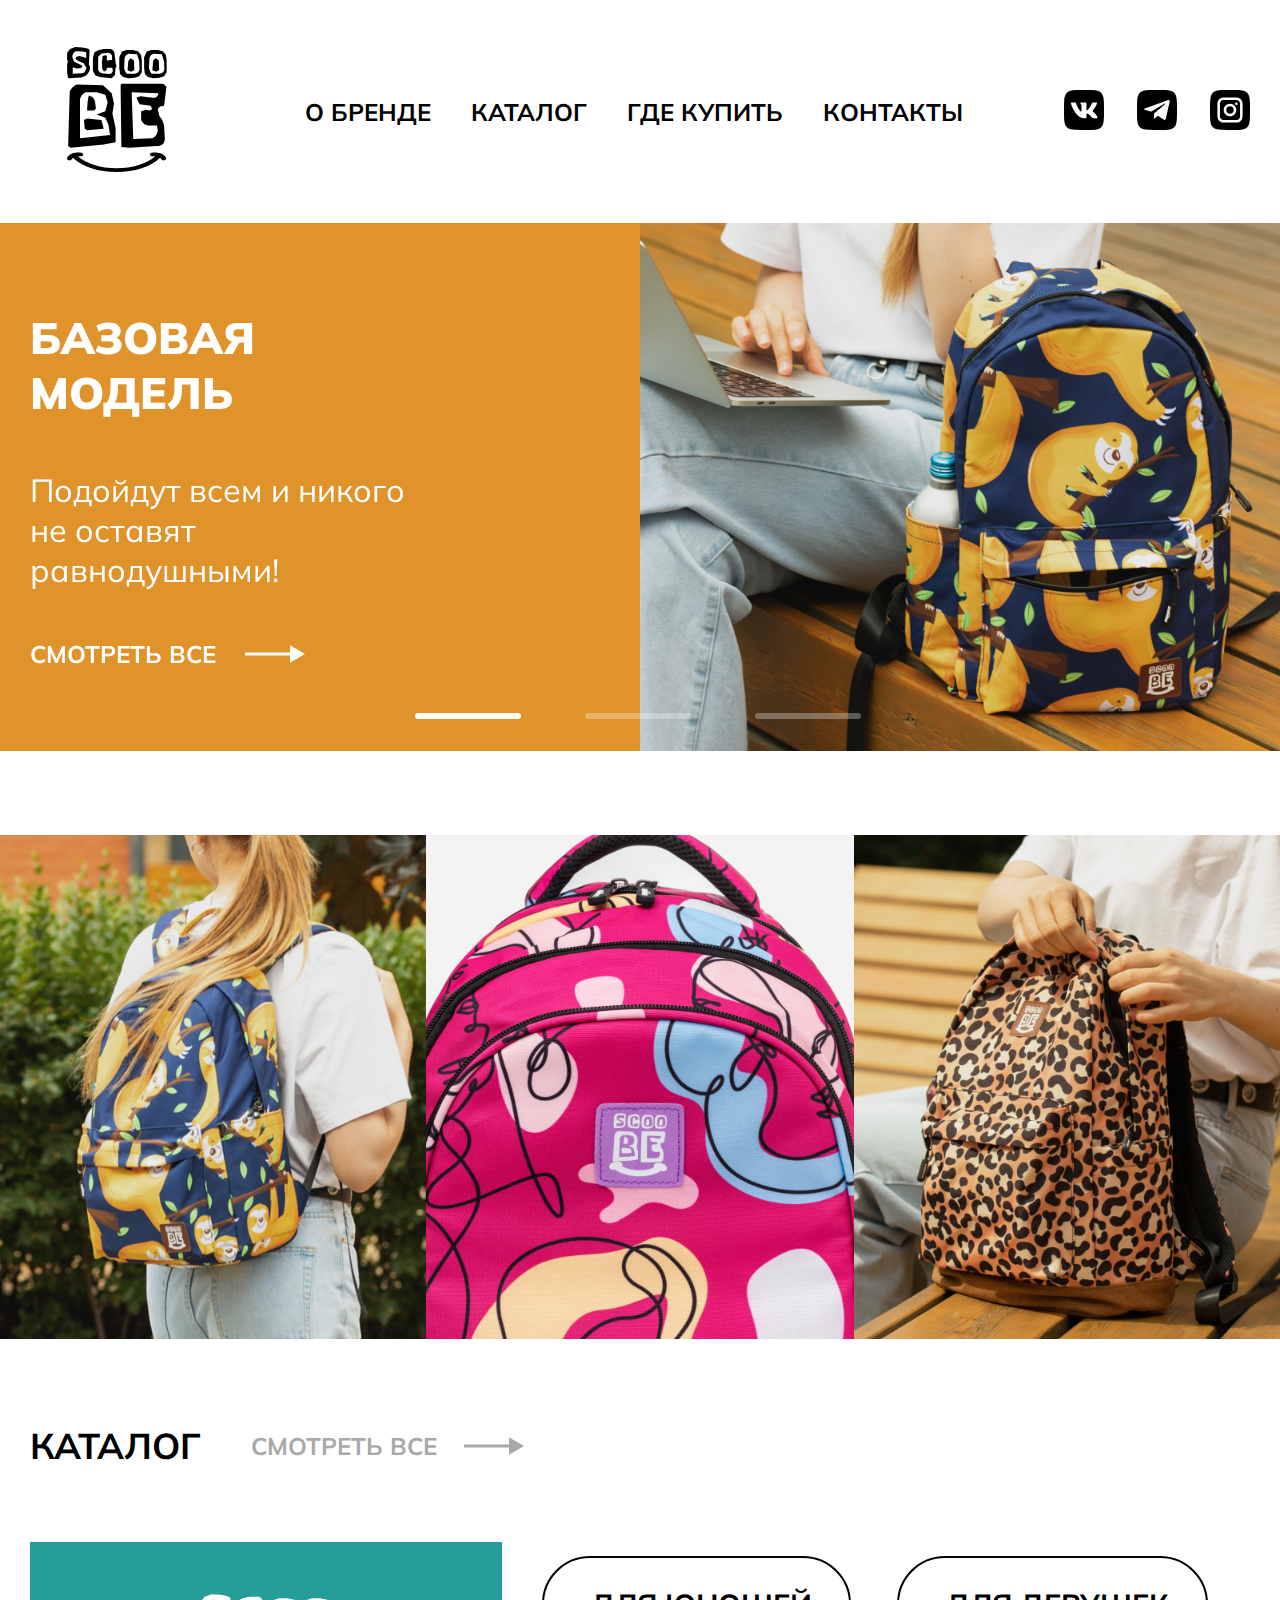
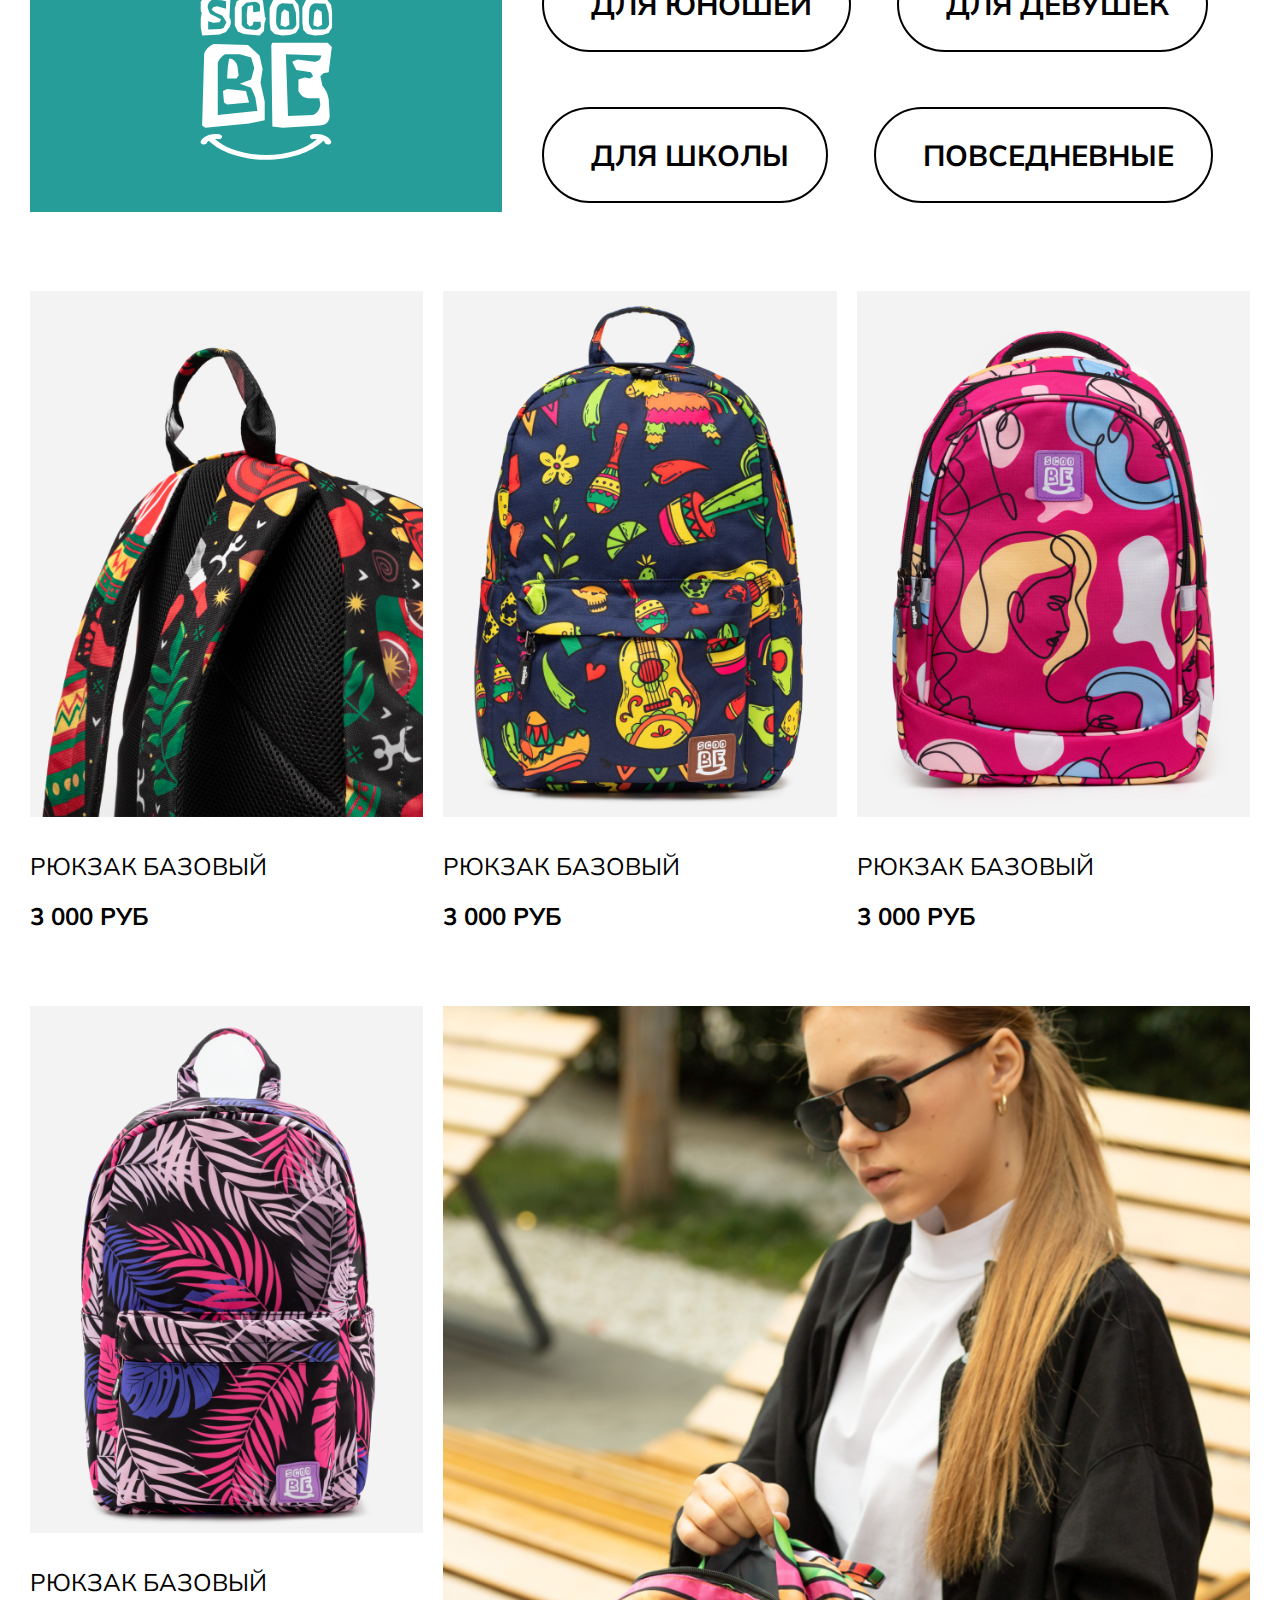
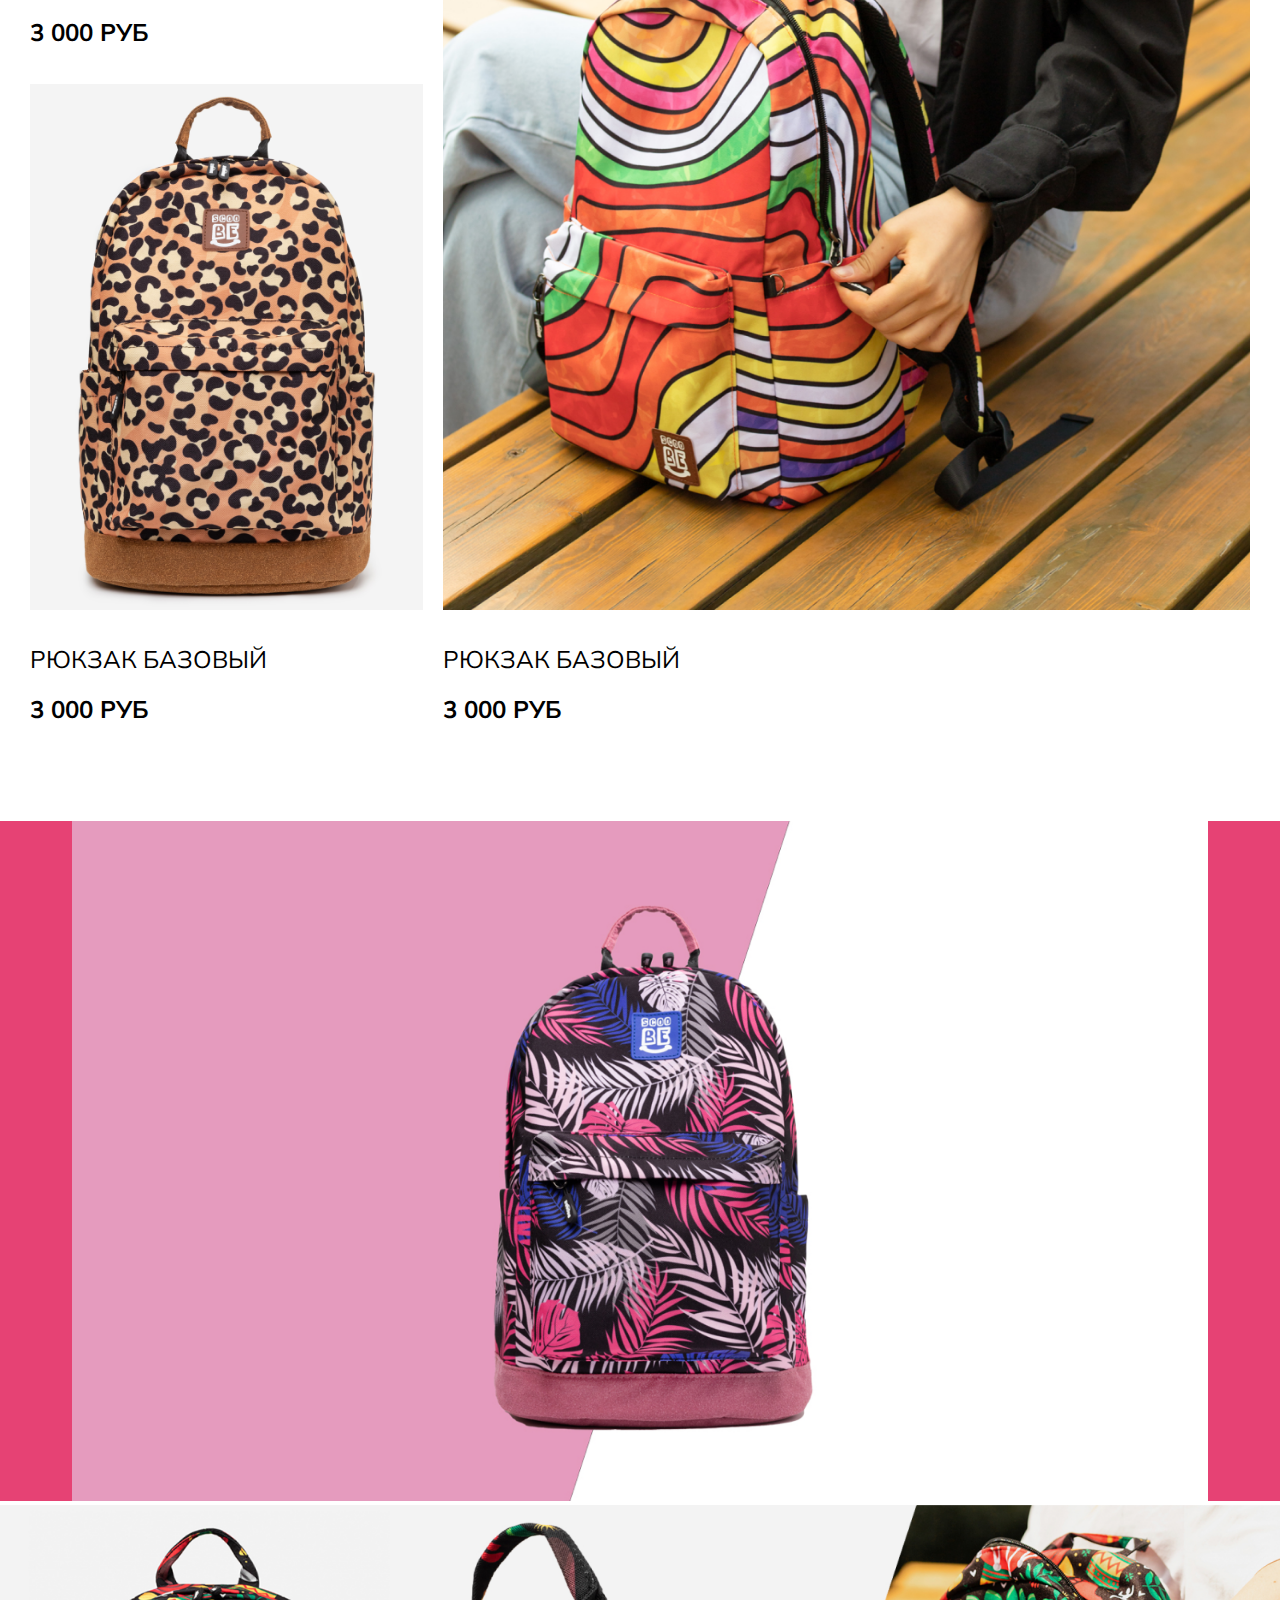
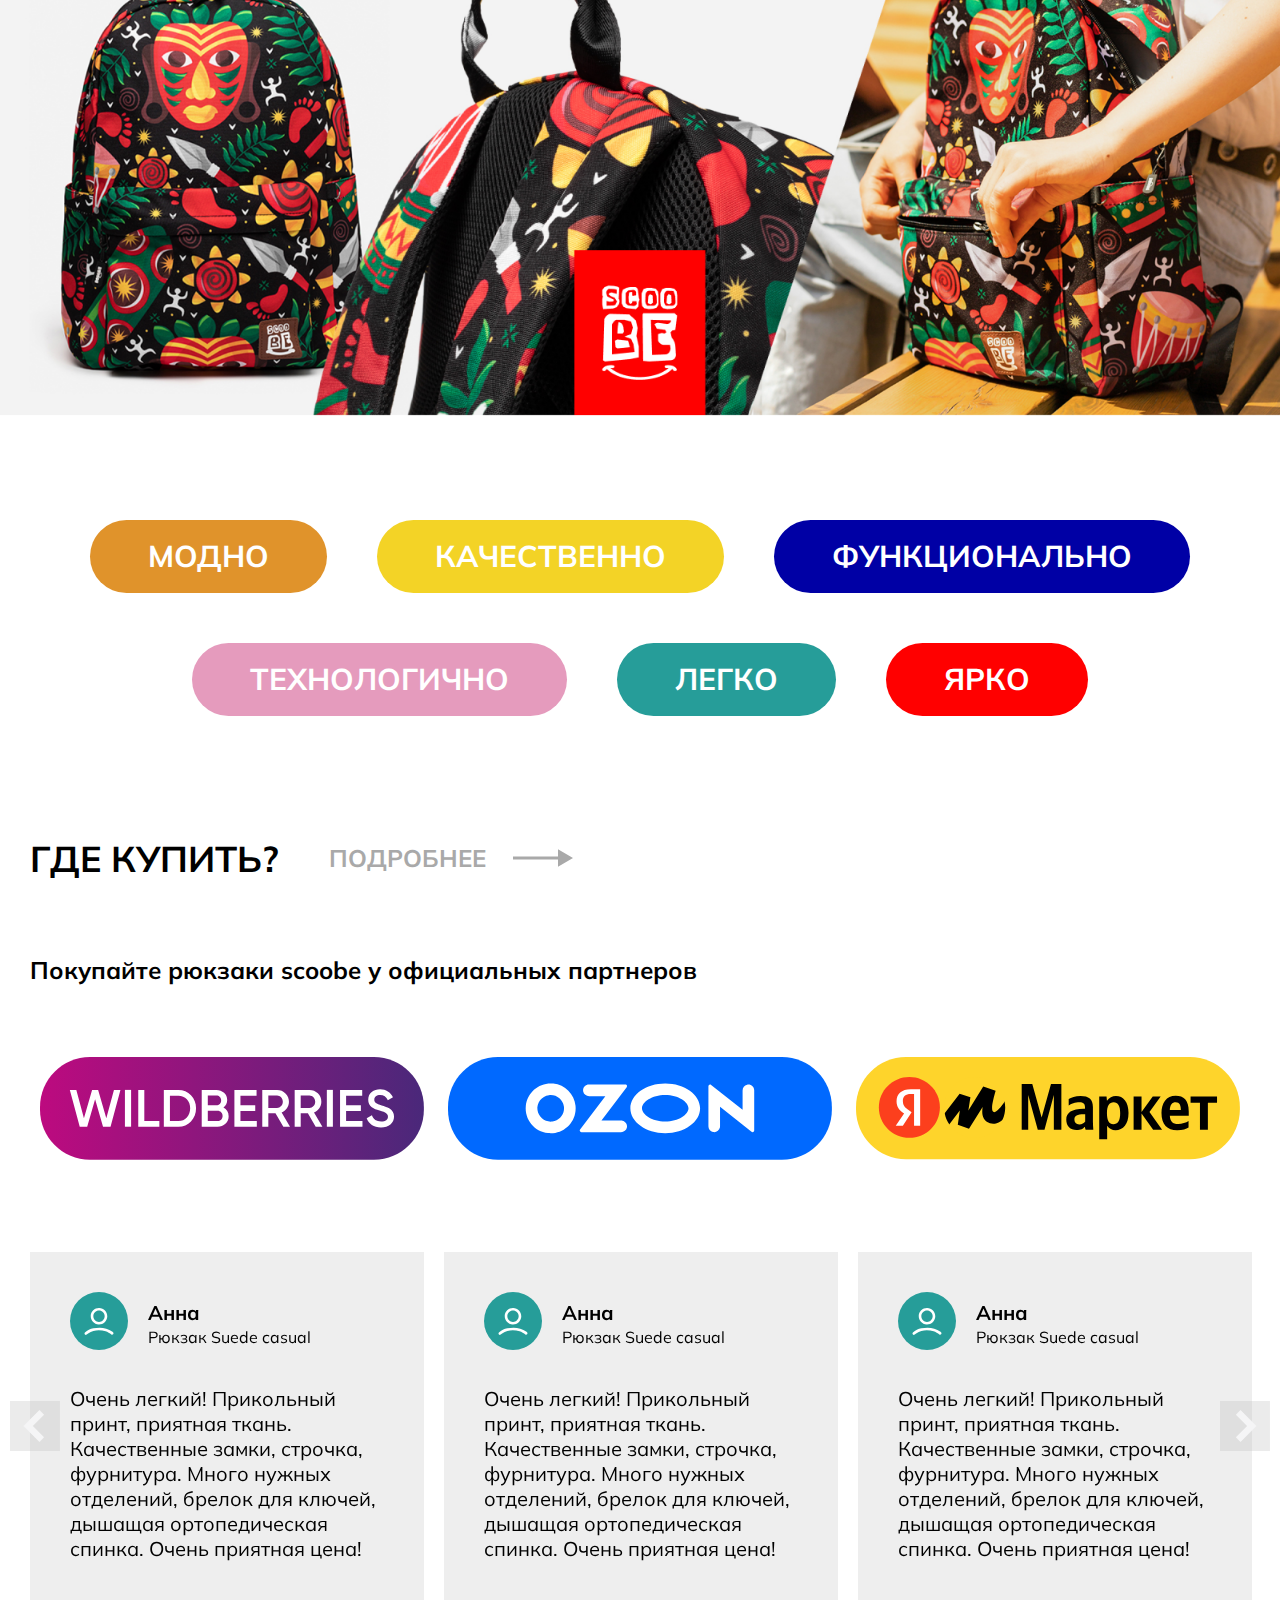
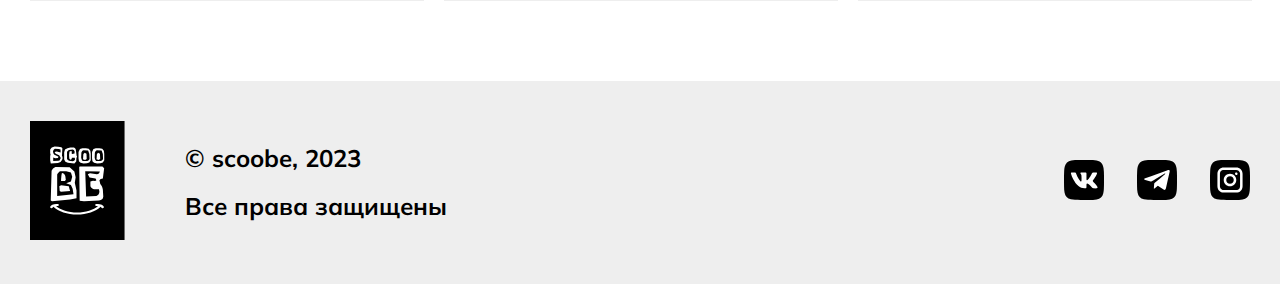
==== index.html @ a1395101 "Add files via upload" ====
<!DOCTYPE html>
<html lang="ru">
  <head>
    <meta charset="utf-8">
    <meta http-equiv="X-UA-Compatible" content="IE=edge">
    <meta name="viewport" content="width=device-width, initial-scale=1">
    <!-- The above 3 meta tags *must* come first in the head; any other head content must come *after* these tags -->
    <title></title>

    <!-- CSS -->
    <link href="css/main.css" rel="stylesheet">
    <link href="css/media.css" rel="stylesheet">

    <link href="slick/slick.css" rel="stylesheet">
    <link href="slick/slick-theme.css" rel="stylesheet">

    
    <!-- HTML5 shim and Respond.js for IE8 support of HTML5 elements and media queries -->
    <!-- WARNING: Respond.js doesn't work if you view the page via file:// -->
    <!--[if lt IE 9]>
      <script src="https://oss.maxcdn.com/html5shiv/3.7.2/html5shiv.min.js"></script>
      <script src="https://oss.maxcdn.com/respond/1.4.2/respond.min.js"></script>
    <![endif]-->
  </head>
   
  
  <body>

    <nav class="mt-mobile nav-open">
      <div class="mt-munu-mb">          
        <div class="header-navigation-wr">
          <div class="header-navigation">
            <ul class="menu__top menu__buger">
              <li><a href="#">о бренде</a></li>
              <li><a href="#">каталог</a></li>
              <li><a href="#">где купить</a></li>
              <li><a href="#">контакты</a></li>
            </ul>

            <div class="social__top social__bottom">
              <a href="#"><img src="img/vk.svg" alt=""></a>
              <a href="#"><img src="img/tg.svg" alt=""></a>
              <a href="#"><img src="img/inst.svg" alt=""></a>
            </div>

            
          </div>   
        </div>  
      </div>  
    </nav>

    <div class="burger">
      <i>
        <svg width="35" height="20" viewBox="0 0 25 10" fill="none" xmlns="http://www.w3.org/2000/svg">
        <path d="M1 8.40869L23.0937 8.40869" stroke="#2E2E3A" stroke-width="2" stroke-linecap="round"/>
        <path d="M1.01172 1L23.0082 1" stroke="#2E2E3A" stroke-width="2" stroke-linecap="round"/>
        </svg>
      </i>
      <i>
        <svg width="27" height="24" viewBox="0 0 19 18" fill="none" xmlns="http://www.w3.org/2000/svg">
        <path d="M1 16.1826L17.1246 1.07872" stroke="#2E2E3A" stroke-width="2" stroke-linecap="round"/>
        <path d="M1.05078 1L16.9672 16.1827" stroke="#2E2E3A" stroke-width="2" stroke-linecap="round"/>
        </svg>
      </i> 
    </div>


    <header>
      <div class="container">
    
          <div class="head__wrap d__flex item__center js_between">
              <a href="index.html" title="" class="logo"><img src="img/logo.svg" alt=""></a> 


              
              <ul class="menu__top">
                <li><a href="#">о бренде</a></li>
                <li><a href="#">каталог</a></li>
                <li><a href="#">где купить</a></li>
                <li><a href="#">контакты</a></li>
              </ul>

              <div class="social__top">
                <a href="#"><img src="img/vk.svg" alt=""></a>
                <a href="#"><img src="img/tg.svg" alt=""></a>
                <a href="#"><img src="img/inst.svg" alt=""></a>
              </div>
          </div> 


      </div>
    </header>

    <div class="section slide_main">

        <div class="slider slider__top">
          <div>
            <div class="slider__img">
              <img src="img/slider-img.png" alt="">
              <img src="img/sl-img.png" alt="">
            </div>

            <div class="slider__wrap">
                <div class="slider__title">
                  <h1>
                    Базовая <br>
                    модель
                  </h1>

                  <p>
                    Подойдут всем и никого не оставят <br> равнодушными!
                  </p>

                  <a href="#" class="all__slider">смотреть все <img src="img/arr-white.svg" alt=""></a>
                </div>  
             
            </div>
          </div>

          <div>
            <div class="slider__img2">
              <img src="img/slider-img2.png" alt="">
              <img src="img/sl-img2.png" alt="">
            </div>

            <div class="slider__wrap">
                <div class="slider__title">
                  <h1>
                    Школьный <br>
                    рюкзак
                  </h1>

                  <p>
                    На учёбу с ярким цветом и отличным <br> настроением!
                  </p>

                  <a href="#" class="all__slider">смотреть все <img src="img/arr-white.svg" alt=""></a>
                </div>  
             
            </div>
          </div>

          <div>
            <div class="slider__img3">
              <img src="img/slider-img3.png" alt="">
              <img src="img/sl-img3.png" alt="">
            </div>

            <div class="slider__wrap">
                <div class="slider__title">
                  <h1>
                    Лайфстайл
                  </h1>

                  <p>
                    Наша новинка с усиленным дном <br>  и смелым дизайном!
                  </p>

                  <a href="#" class="all__slider">смотреть все <img src="img/arr-white.svg" alt=""></a>
                </div>  
             
            </div>
          </div>

          
        </div>

    </div>

    <div class="section photo">
      
        <div class="photo__wrap d__flex js_center">
          <div class="photo__img"><img src="img/photo.png" alt=""></div>
          <div class="photo__img2"><img src="img/photo2.png" alt=""></div>
          <div class="photo__img3"><img src="img/photo3.png" alt=""></div>
        </div>
     
    </div>


    <div class="section about">
      <div class="container">
        <div class="title">
          <h2>Каталог</h2>
          <a href="#">смотреть все <img src="img/arr-right.svg" alt=""></a>
        </div>

        <div class="about__wrap">
          <div class="about__block">
            <img src="img/scoobe.svg" alt="">
          </div>
          <div class="about__block2">
            <div class="about__media_wrap">
              <div class="about__link_wrap">
                <a href="#" class="about__link">Для юношей</a>
                <a href="#" class="about__link">Для девушек</a>
              </div> 
              <div class="about__link_wrap">
                <a href="#">Для школы</a>
                <a href="#">Повседневные</a>
              </div>   
            </div>
          </div>
        </div>
      </div>
    </div>



    <div class="section catalog">
      <div class="container">
        <div class="catalog__wrap d__flex">
          <div class="catalog__block">
            <img src="img/catalog-img.png" alt="">
            <div class="catalog__title">
              Рюкзак базовый
              <p>3 000 руб </p>
            </div>
          </div>

          <div class="catalog__block">
            <img src="img/catalog-img2.png" alt="">
            <div class="catalog__title">
              Рюкзак базовый
              <p>3 000 руб </p>
            </div>
          </div>

          <div class="catalog__block">
            <img src="img/catalog-img3.png" alt="">
            <div class="catalog__title">
              Рюкзак базовый
              <p>3 000 руб </p>
            </div>
          </div>
        </div>
      </div>
    </div>     

    <section class="section work">
      <div class="container">
        <div class="work__wrap d__flex">
          <div class="work__block">
            <div class="work__inner">
              <img src="img/work-img.png" alt="">
              <div class="catalog__title">
                Рюкзак базовый
                <p>3 000 руб </p>
              </div>
            </div> 
            
            <div class="work__inner2">
              <img src="img/work-img2.png" alt="">
              <div class="catalog__title">
                Рюкзак базовый
                <p>3 000 руб </p>
              </div>
            </div> 
          </div>

          <div class="work__block2">
          
              <img src="img/work-img3.png" alt="">
              <div class="catalog__title">
                Рюкзак базовый
                <p>3 000 руб </p>
              </div>
    
          </div>
        </div>
      </div>
    </section>

    <div class="section video">
      <div class="video_img"><img src="img/video-img.png" alt=""></div>
    </div>

    <div class="section ">
      
        <div class="banner"><img src="img/banner.png" alt=""></div>
      
    </div>    


    <div class="section">
      <div class="container">
        <div class="qual__wrap d__flex js_center">
          <div class="orange">модно</div>
          <div class="yellow">качественно</div>
          <div class="blue">функционально</div>
          <div class="pink">технологично</div>
          <div class="green">легко</div>
          <div class="red">ярко</div>
          
        </div>
      </div>
    </div>

    <div class="section">
      <div class="container">
        <div class="title">
          <h2>где купить?</h2>
          <a href="#">подробнее <img src="img/arr-right.svg" alt=""></a>
        </div>

        <div class="buy__title">
          Покупайте рюкзаки scoobe у официальных партнеров
        </div>

        <div class="buy__wrap">
          <a href="#"><img src="img/wb.svg" alt=""></a>
          <a href="#"><img src="img/ozon.svg" alt=""></a>
          <a href="#"><img src="img/yandex.svg" alt=""></a>
        </div>
      </div>
    </div>

    <div class="section">
      <div class="container">
        <div class="slider sl__bt">
          <div>
            <div class="sl__bt_wrap">
              <div class="media__wrap d__flex item__center">
                <div class="icon__sl"><img src="img/icon-sl.svg" alt=""></div>
                <div class="">
                  <div class="title">Анна</div>
                  <div class="body">Рюкзак Suede casual </div>
                </div>
              </div>
              <p>
                Очень легкий! Прикольный принт, приятная ткань. Качественные замки, строчка, фурнитура. 
                Много нужных отделений, брелок для ключей, дышащая ортопедическая спинка. Очень приятная цена!
              </p>
            </div>
          </div>

          <div>
            <div class="sl__bt_wrap">
              <div class="media__wrap d__flex item__center">
                <div class="icon__sl"><img src="img/icon-sl.svg" alt=""></div>
                <div class="">
                  <div class="title">Анна</div>
                  <div class="body">Рюкзак Suede casual </div>
                </div>
              </div>
              <p>
                Очень легкий! Прикольный принт, приятная ткань. Качественные замки, строчка, фурнитура. 
                Много нужных отделений, брелок для ключей, дышащая ортопедическая спинка. Очень приятная цена!
              </p>
            </div>
          </div>

          <div>
            <div class="sl__bt_wrap">
              <div class="media__wrap d__flex item__center">
                <div class="icon__sl"><img src="img/icon-sl.svg" alt=""></div>
                <div class="">
                  <div class="title">Анна</div>
                  <div class="body">Рюкзак Suede casual </div>
                </div>
              </div>
              <p>
                Очень легкий! Прикольный принт, приятная ткань. Качественные замки, строчка, фурнитура. 
                Много нужных отделений, брелок для ключей, дышащая ортопедическая спинка. Очень приятная цена!
              </p>
            </div>
          </div>

          <div>
            <div class="sl__bt_wrap">
              <div class="media__wrap d__flex item__center">
                <div class="icon__sl"><img src="img/icon-sl.svg" alt=""></div>
                <div class="">
                  <div class="title">Анна</div>
                  <div class="body">Рюкзак Suede casual </div>
                </div>
              </div>
              <p>
                Очень легкий! Прикольный принт, приятная ткань. Качественные замки, строчка, фурнитура. 
                Много нужных отделений, брелок для ключей, дышащая ортопедическая спинка. Очень приятная цена!
              </p>
            </div>
          </div>

        </div>
      </div>  
    </div>

    <footer>
      <div class="container">
        <div class="ft__wrap d__flex js_between item__center">
          <div class="ft__logo_wrap d__flex item__center">
            <a href="#"><img src="img/logo-ft.svg" alt=""></a>
            <div class="copyright">
              © scoobe, 2023 <br>
              Все права защищены
            </div>
          </div>
          <div class="social__top social__bottom">
            <a href="#"><img src="img/vk.svg" alt=""></a>
            <a href="#"><img src="img/tg.svg" alt=""></a>
            <a href="#"><img src="img/inst.svg" alt=""></a>
          </div>
        </div>
      </div>
    </footer>
    <!-- jQuery (necessary for Bootstrap's JavaScript plugins) -->
    <script src="https://ajax.googleapis.com/ajax/libs/jquery/1.11.3/jquery.min.js"></script>
    <!-- Include all compiled plugins (below), or include individual files as needed -->
    <script src="slick/slick.min.js"></script>
    <script src="js/main.js"></script>
  </body>
</html>
---- css/main.css ----
@import url('https://fonts.googleapis.com/css2?family=Mulish:ital,wght@0,200;0,300;0,400;0,500;0,600;0,700;0,800;0,900;1,200&display=swap');


* {
  box-sizing: border-box;
}

*::before,
*::after {
  box-sizing: border-box;

}

body {
  color: #000000;
  font-size: 16px;
  background: #fff;
  font-family: 'Mulish', sans-serif;
  margin: 0;
}

a {color: #000000;}
a:hover {color: 000000; transition: 0.3s; }

ul {
  list-style: none;
  margin: 0;
  padding: 0;
}

.clear {clear:both;}


button {
  border:none;
  background: none;
  box-shadow: unset;
  
}

button:focus {
  outline: none;
  box-shadow: unset;
}

img {
  max-width: 100%;
  height: auto;
}

.container {
  max-width: 1480px;
  padding: 0 30px;
  margin: 0 auto;
}


header {
  padding: 0;
  background: #;
}

.logo {
  display: block;
}

.d__flex {
  display: flex;

}

.item__center {
  align-items: center;
}

.js_between {
  justify-content: space-between;
}

.js_center {
  justify-content: center;
}


.menu__top {
  display: flex;
}

.menu__top li {
  margin: 0 40px 0 40px;
}

.menu__top li a {
  font-size: 24px;
  text-transform: uppercase;
  font-weight:700;
  text-decoration: none;
}

.menu__top li a:hover {
  transition: 0.3s;
  opacity: 0.7;
}

.menu__top li a:hover {
  
}

.social__top a {
  margin: 0 0 0 29px;
}

.social__top a:hover img {
  opacity: 0.7;
  transition: 0.3s;
}

.social__top a:first-child {
  margin: 0;
}

.photo {
  margin: 80px 0 80px 0;
}

.about {

}

.title {
  display: flex;
  align-items: center;
}

h2 {
  margin: 0;
  font-size: 36px;
  font-weight: bold;
  text-transform: uppercase;
}

p {
  margin: 0;
}


.title {
  margin: 0 0 74px 0;
}

.title a {
  color:#A9A9A9;
  font-weight: 700;
  font-size: 24px;
  text-transform: uppercase;
  display: block;
  text-decoration: none;
  margin: 0 0 0 50px;

}

.title a img {
  margin: 0 0 0 20px;
}

.catalog {
  margin: 0 0 75px 0;
}

.catalog__wrap {
  flex-wrap: wrap;
  margin: 0 -10px;
}

.catalog__block {
  width: 33.3333333333%;
  padding: 0 10px 0 10px;
}

.catalog__block img {
  margin: 0 0 30px 0;
}

.catalog__title {
  font-size: 24px;
  font-weight: 400;
  text-transform: uppercase;
  
}

.catalog__title p {
  margin: 20px 0 0 0;
  font-weight: 700;
}

.banner {
  text-align: center;
  margin: 0 0 100px 0;
}

.work {
  margin: 0 0 97px 0;
}

.work__wrap {
  margin: 0 0px;
}

.work__block {
  width: 36%;
  padding: 0 10px 0 0;
}

.work__block img {
  margin: 0 0 30px 0;
}
 
.work__block2 {
  width: 73%;
  padding: 0 0 0 10px;
}

.work__block2 img {
  margin: 0 0 30px 0;
}

.work__inner {
  margin: 0 0 46px 0;
}



footer {
  padding: 40px 0 40px 0;
  background: #EEEEEE;
}

.ft__logo_wrap {

}

.copyright {
  font-size: 24px;
  line-height: 48px;
  margin: 0 0 0 60px;
  font-weight: 700;
}

.buy__title {
  font-size: 24px;
  font-weight: 700;
  margin: 0 0 72px 0;
}

.buy__wrap {
  display: flex;
  justify-content: space-between;
  margin: 0 0 88px 0;
}

.about__wrap {
  display: flex;
  align-items: center;
  margin: 0 0 75px 0;
}

.about__media_wrap {
  margin: 0 -23px;
}

.about__block {
  margin: 0 40px 0 0;
  width: 39%;
}

.about__link_wrap {
  display: flex;
}

.about__block2 {
 
width: 61%;
}

.about__block2 a {
  padding: 28px 57px 28px 57px;
  color:#000;
  background: none;
  display: block;
  text-align: center;
  border-radius: 50px;
  text-transform: uppercase;
  text-decoration: none;
  font-size: 36px;
  font-weight: 700;
  margin: 0 23px 0px 23px;
  border:2px solid transparent;
  border-color: #000;
}

.about__block2 a:hover {
  color:#fff;
  border-color: #fff;
  background: #269D99;
}

.about__link {
  margin: 0 23px 55px 23px !important; 
}

.video_img {
  
  text-align: center;
}

.video_img img {
  width: 100%;
}


/* slider */
.slider__img {
  text-align: center;
}

.slider__img2 {
  text-align: center;
}

.slider__img3 {
  text-align: center;
}

.slider__img img {
  width: 100%;
}

.slick-dotted.slick-slider {
  margin: 0 0 80px 0;
}



.slider__img img + img {
  display: none;
  
}

.slider__img2 img + img {
  display: none;
}

.slider__img3 img + img {
  display: none;
}

.slider__wrap {
  position: absolute;
  z-index: 1;
  top: 0;
  display: flex;
  align-items: center;
  width: 100%;
  left: 0;
  padding: 0 0 0 90px;
  height: 100%;
}

.slider__wrap h1 {
  color: #ffffff;
  text-align: left;
  font-weight: 900;
  font-size: 44px;
  text-transform: uppercase;
  position: relative;
  margin: 0 0 50px 0;
}

.slider__wrap {
  color: #ffffff;
  text-align: left;
  font-size: 32px;
}

.slider__wrap p {
  margin: 0 0 99px 0;
}

.slider__title a {
  color: #fff;
    font-weight: 700;
    font-size: 24px;
    text-transform: uppercase;
    display: block;
    text-decoration: none;
    margin: 0 0 0 0;
}

.all__slider img {
  margin: 0 0 0 22px;
}

.qual__wrap  {
  flex-wrap: wrap;
  margin: 0 0 70px 0;
}

.qual__wrap div {
  padding: 17px 58px 18px 58px;
  color: #fff;
  background: none;
  display: block;
  text-align: center;
  border-radius: 50px;
  text-transform: uppercase;
  text-decoration: none;
  font-size: 36px;
  font-weight: 700;
  margin: 0 23px 0px 23px;
  text-transform: uppercase;
  margin: 0 25px 50px 25px;
}



.qual__wrap .orange {
  background: #e0932b;
}

.qual__wrap .yellow {
  background: #F3D326;
}

.qual__wrap .blue {
  background: #0000A5;
}

.qual__wrap .pink {
  background: #E59BBD;
}

.qual__wrap .green {
  background: #269D99;
}

.qual__wrap .red {
  background: #FF0000;
}

.sl__bt_wrap {
  background: #EEEEEE;
  padding: 40px 40px 40px 40px;
}

.sl__bt_wrap p {
  font-size: 20px;
}
.media__wrap {
  margin: 0 0 31px 0;
}

.media__wrap .icon__sl {
  margin: 0 20px 0 0;
}

.media__wrap .title {
  font-size: 20px;
  font-weight: bold;
  margin: 0 0 2px 0;
}

.sl__bt  {
  margin: 0 -10px 80px -10px !important;
}

.icon__sl {
  font-size: 20px;
}

.sl__bt .slick-slide {
  padding: 0 10px;
}

.sl__bt .slick-dots {
  display: none !important;
}



/*BURGER*/

.mt-munu-mb {
  padding: 0 0 0 0;
}



.burger {
  position: fixed;
  top: 44px;
  right: 30px;
  display: none !important;
  color: #23f0ff;
  cursor: pointer;
  z-index: 12;
  display: flex;
}
.burger i:nth-of-type(1) {
  display: block;
}
.burger i:nth-of-type(2) {
  display: none;
}
.burger.burger-open {
  color: #2a3255;
}
.burger.burger-open i:nth-of-type(1) {
  display: none;
}
.burger.burger-open i:nth-of-type(2) {
  display: block;
}

.body-open  {
  overflow: auto;
}

.mt-mobile {
  position: fixed;
  top: 0;
  z-index: 11;
  right: 0px;
  left: unset;
  height: 100vh;
  width: 100%;
  padding: 45px 23px 27px 23px;
  background: #fff;
  border-radius: 0px 0px 0px 0px;
  transition: 0.5s ease all;
  clip-path: circle(100%);
}


.mt-mobile.nav-open {
  clip-path: circle(0px at 100% 0px);
}

.burger i svg {

}
---- css/media.css ----
@media screen and (max-width: 1450px) {
    .about__block2 a {
        padding: 28px 37px 28px 47px;
        color: #000;
        background: none;
        display: block;
        text-align: center;
        border-radius: 50px;
        text-transform: uppercase;
        text-decoration: none;
        font-size: 33px;
        font-weight: 700;
        margin: 0 23px 0px 23px;
        border: 2px solid transparent;
        border-color: #000;
    }

    .slider__wrap {
        position: absolute;
        z-index: 1;
        top: 0;
        display: flex;
        align-items: center;
        width: 100%;
        left: 0;
        padding: 0 0 0 30px;
        height: 100%;
    }
    
}


/* стили для md-устройств */
@media screen and (max-width: 1290px) {
    .about__block2 a {
        padding: 28px 37px 28px 47px;
        color: #000;
        background: none;
        display: block;
        text-align: center;
        border-radius: 50px;
        text-transform: uppercase;
        text-decoration: none;
        font-size: 29px;
        font-weight: 700;
        margin: 0 23px 0px 23px;
        border: 2px solid transparent;
        border-color: #000;
    }

    .about__block {
        margin: 0 40px 0 0;
        width: 40%;
    }

    .about__block2 {
        width: 60%;
    }

    .qual__wrap div {
        padding: 17px 58px 18px 58px;
        color: #fff;
        background: none;
        display: block;
        text-align: center;
        border-radius: 50px;
        text-transform: uppercase;
        text-decoration: none;
        font-size: 30px;
        font-weight: 700;
        margin: 0 23px 0px 23px;
        text-transform: uppercase;
        margin: 0 25px 50px 25px;
    }

    .slider__wrap p {
        margin: 0 0 49px 0;
        width: 407px;
    }

    .menu__top li {
        margin: 0 20px 0 20px;
    }

    .work__inner {
        margin: 0 0 37px 0;
    }

    .buy__wrap  {
        margin: 0 -10px 0 80px -10px;
    }

    .buy__wrap a {
        margin: 0 10px;
    }

    
}


/* стили для sm-устройств */
@media screen and (max-width: 1025px) {

    .burger {
        display: block !important;
    }

    .menu__buger {
        display: block !important;
    }

    .menu__top li {
        margin: 0 40px 20px 0px;
    }

    .social__bottom {
        display: block !important;
    }
    .slider__wrap p {
        margin: 0 0 35px 0;
        width: 407px;
        font-size: 23px;
    }
    .slider__wrap h1 {
        color: #ffffff;
        text-align: left;
        font-weight: 900;
        font-size: 36px;
        text-transform: uppercase;
        position: relative;
        margin: 0 0 30px 0;
    }

    .slider__title a {
        color: #fff;
        font-weight: 700;
        font-size: 22px;
        text-transform: uppercase;
        display: block;
        text-decoration: none;
        margin: 0 0 0 0;
    }

    .about__block2 a {
        padding: 18px 27px 18px 27px;
        color: #000;
        background: none;
        display: block;
        text-align: center;
        border-radius: 50px;
        text-transform: uppercase;
        text-decoration: none;
        font-size: 24px;
        font-weight: 700;
        margin: 0 23px 0px 23px;
        border: 2px solid transparent;
        border-color: #000;
    }

    .title a {
        color: #A9A9A9;
        font-weight: 700;
        font-size: 21px;
        text-transform: uppercase;
        display: block;
        text-decoration: none;
        margin: 0 0 0 50px;
    }

    h2 {
        margin: 0;
        font-size: 32px;
        font-weight: bold;
        text-transform: uppercase;
    }

    .menu__top {
        display: none;
    }

    .qual__wrap div {
        padding: 17px 58px 18px 58px;
        color: #fff;
        background: none;
        display: block;
        text-align: center;
        border-radius: 50px;
        text-transform: uppercase;
        text-decoration: none;
        font-size: 27px;
        font-weight: 700;
        margin: 0 23px 0px 23px;
        text-transform: uppercase;
        margin: 0 15px 50px 15px;
    }

    .about__link {
        margin: 0 23px 35px 23px !important;
    }

    .social__top {
        display: none;
        margin: 40px 0 0 0;
    }

    .slick-dots li {
        position: relative;
        display: inline-block;
        width: 70px !important;
        height: 20px;
        margin: 0 10px 0 10px !important; 
        padding: 0;
        background: url(../img/sl-dots.svg) 0 0 no-repeat;
        cursor: pointer;
    }

    .work__wrap  {
        flex-wrap: wrap;
    }

    .work__block {
        width: 100%;
        padding: 0 10px 0 0;
    }

    .work__block2 {
        width: 100%;
        padding: 0 0 0 0px;
    }

    .work__block {
        width: 100%;
        padding: 0 0px 0 0;
        display: flex;
    }

    .work__inner {
        width: 50%;
        padding: 0 10px 0 0;
    }

    .work__inner2 {
        width: 50%;
        padding: 0 0 0 10px;
    }

    .work__block2 img {
        margin: 0 0 30px 0;
        width: 100%;
    }
    
  
}

/* стили для sm-устройств */
@media screen and (max-width: 950px) {

    .slider__top  {
        position: relative;
  
    }

    .slider__wrap {
 
    }

    .slider__title {
        position: relative;
        z-index: 1111;
    }

    .slider__wrap:before {
        position: absolute;
        top:0;
        left: 0;
        right: 0;
        bottom: 0;
        content: '';
        background: rgba(0, 0, 0, 0.2);
        z-index: 1;
    }

    .about__wrap {
        display: block;
        align-items: center;
        margin: 0 0 55px 0;
    }

    .about__block {
        margin: 0 0px 40px 0;
        width: 100%;
        text-align: center;
    }

    .about__block img {
        width: 100%;
    }

    .about__block2 {
        width: 100%;
    }

    .about__block2 a {
        padding: 18px 27px 18px 27px;
        color: #000;
        background: none;
        width: 100%;
        display: block;
        text-align: center;
        border-radius: 50px;
        text-transform: uppercase;
        text-decoration: none;
        font-size: 24px;
        font-weight: 700;
        margin: 0 23px 0px 23px;
        border: 2px solid transparent;
        border-color: #000;
    }

    .catalog__block {
        width: 50%;
        padding: 0 10px 0 10px;
    }

    .qual__wrap div {
        padding: 17px 33px 18px 33px;
        color: #fff;
        background: none;
        display: block;
        text-align: center;
        border-radius: 50px;
        text-transform: uppercase;
        text-decoration: none;
        font-size: 25px;
        font-weight: 700;
        margin: 0 23px 0px 23px;
        text-transform: uppercase;
        margin: 0 15px 30px 15px;
    }

    .slider__img img {
        display: none;
        
    }

    .slider__img2 img {
        display: none;
    }

    .slider__img3 img {
        display: none;
    }

    .slider__img img + img {
        display: block;
        
    }

    .slider__img2 img + img {
        display: block;
    }

    .slider__img3 img + img {
        display: block;
    }


    .slider__img {
        background: #E0932B;
    }

    .slider__img2 {
        background: #B273C3;
    }

    .slider__img3 {
        background: #E64274;
    }

    
}


/* Ipad*/ 
@media screen and (max-width: 700px) {
    .sl__bt_wrap {
        background: #EEEEEE;
        padding: 30px 30px 30px 30px;
    }

    .slick-prev {
        left: -15px !important;
        background: url(../img/arrow-left.svg) 0 0 no-repeat;
    }

    .slick-next {
        background: url(../img/arrow-right.svg) 0 0 no-repeat;
        right: -15px !important;
    }

    .ft__wrap  {
        display: block;
    }

    .ft__logo_wrap {
        margin: 0 0 30px 0;
    }

    .copyright {
        font-size: 20px;
        line-height: 37px;
        margin: 0 0 0px 20px;
        font-weight: 700;
    }

    .ft__logo_wrap  a img {
        width: 80px;
    }
}


/* Ipad mini*/ 
@media screen and (max-width: 640px) {

    .slider__wrap h1 {
        color: #ffffff;
        text-align: left;
        font-weight: 900;
        font-size: 30px;
        text-transform: uppercase;
        position: relative;
        margin: 0 0 25px 0;
    }

    .slider__wrap p {
        margin: 0 0 22px 0;
        width: 100%;
        font-size: 20px;
    }

    .slider__title a {
        color: #fff;
        font-weight: 700;
        font-size: 20px;
        text-transform: uppercase;
        display: block;
        text-decoration: none;
        margin: 0 0 0 0;
    }

    .slick-dots li {
        position: relative;
        display: inline-block;
        width: 60px !important;
        height: 6px !important;
        margin: 0 20px 0 20px;
        padding: 0;
        background: url(../img/sl-dots.svg) 0 0 no-repeat;
        cursor: pointer;
    }

    .slider__wrap {
        position: absolute;
        z-index: 1;
        top: 0;
        display: flex;
        align-items: self-start;
        width: 100%;
        left: 0;
        padding: 40px 0 0 30px;
        height: 100%;
    }

    

    .about__link_wrap {
        display: block;
    }

    .catalog__block {
        width: 100%;
        padding: 0 10px 0 10px;
    }

    .work__block {
        width: 100%;
        padding: 0 0px 0 0;
        display: block;
    }


    .work__inner2 {
        width: 100%;
        padding: 0 0 0 0px;
    }

    .work__inner {
        width: 100%;
        padding: 0 0px 0 0;
    }

    .buy__wrap {
        margin: 0 -10px 60px -10px !important;
        display: block;
    }

    .buy__wrap a {
        margin: 0 10px 20px 10px;
        display: block;
    }

    .title {
        margin: 0 0 50px 0;
        display: block;
    }

    .title a {
        color: #A9A9A9;
        font-weight: 700;
        font-size: 19px;
        text-transform: uppercase;
        display: block;
        text-decoration: none;
        margin: 12px 0 0 0px;
    }

    .about__block2 a {
        padding: 16px 20px 16px 20px;
        color: #000;
        background: none;
        width: 100%;
        display: block;
        text-align: center;
        border-radius: 50px;
        text-transform: uppercase;
        text-decoration: none;
        font-size: 18px;
        font-weight: 700;
        margin: 0 0px 20px 0px;
        border: 2px solid transparent;
        border-color: #000;
    }

    .about__media_wrap {
        margin: 0 0px;
    }

    .qual__wrap div {
        padding: 13px 53px 13px 52px;
        color: #fff;
        background: none;
        display: block;
        text-align: center;
        border-radius: 50px;
        text-transform: uppercase;
        text-decoration: none;
        font-size: 20px;
        font-weight: 700;
        margin: 0 23px 0px 23px;
        text-transform: uppercase;
        margin: 0 10px 20px 10px;
    }

    .catalog__block {
        width: 100%;
        padding: 0 10px 20px 10px;
        margin: 0 0 20px 0;
    }

    .work__block2 {
        width: 100%;
        padding: 30px 0 0 0px;
    }

    .about__link {
        margin: 0 0px 20px 0px !important;
    }

    .logo img {
        width: 140px;
        margin: 0 0 0 -21px;
    }
}

/* Galaxy S8+*/ 
@media screen and (max-width: 480px) {
    .sl__bt_wrap p {
        font-size: 18px;
    }

    .media__wrap {
        margin: 0 0 17px 0;
    }

    .menu__top li a {
        font-size: 22px;
        text-transform: uppercase;
        font-weight: 700;
        text-decoration: none;
    }
}

/* Galaxy*/ 
@media screen and (max-width: 415px) {
  
}


/* Iphone 6.7.8 */ 
@media screen and (max-width: 375px) {

}

/* Iphone 5.5SE */ 
@media screen and (max-width: 320px) {

}
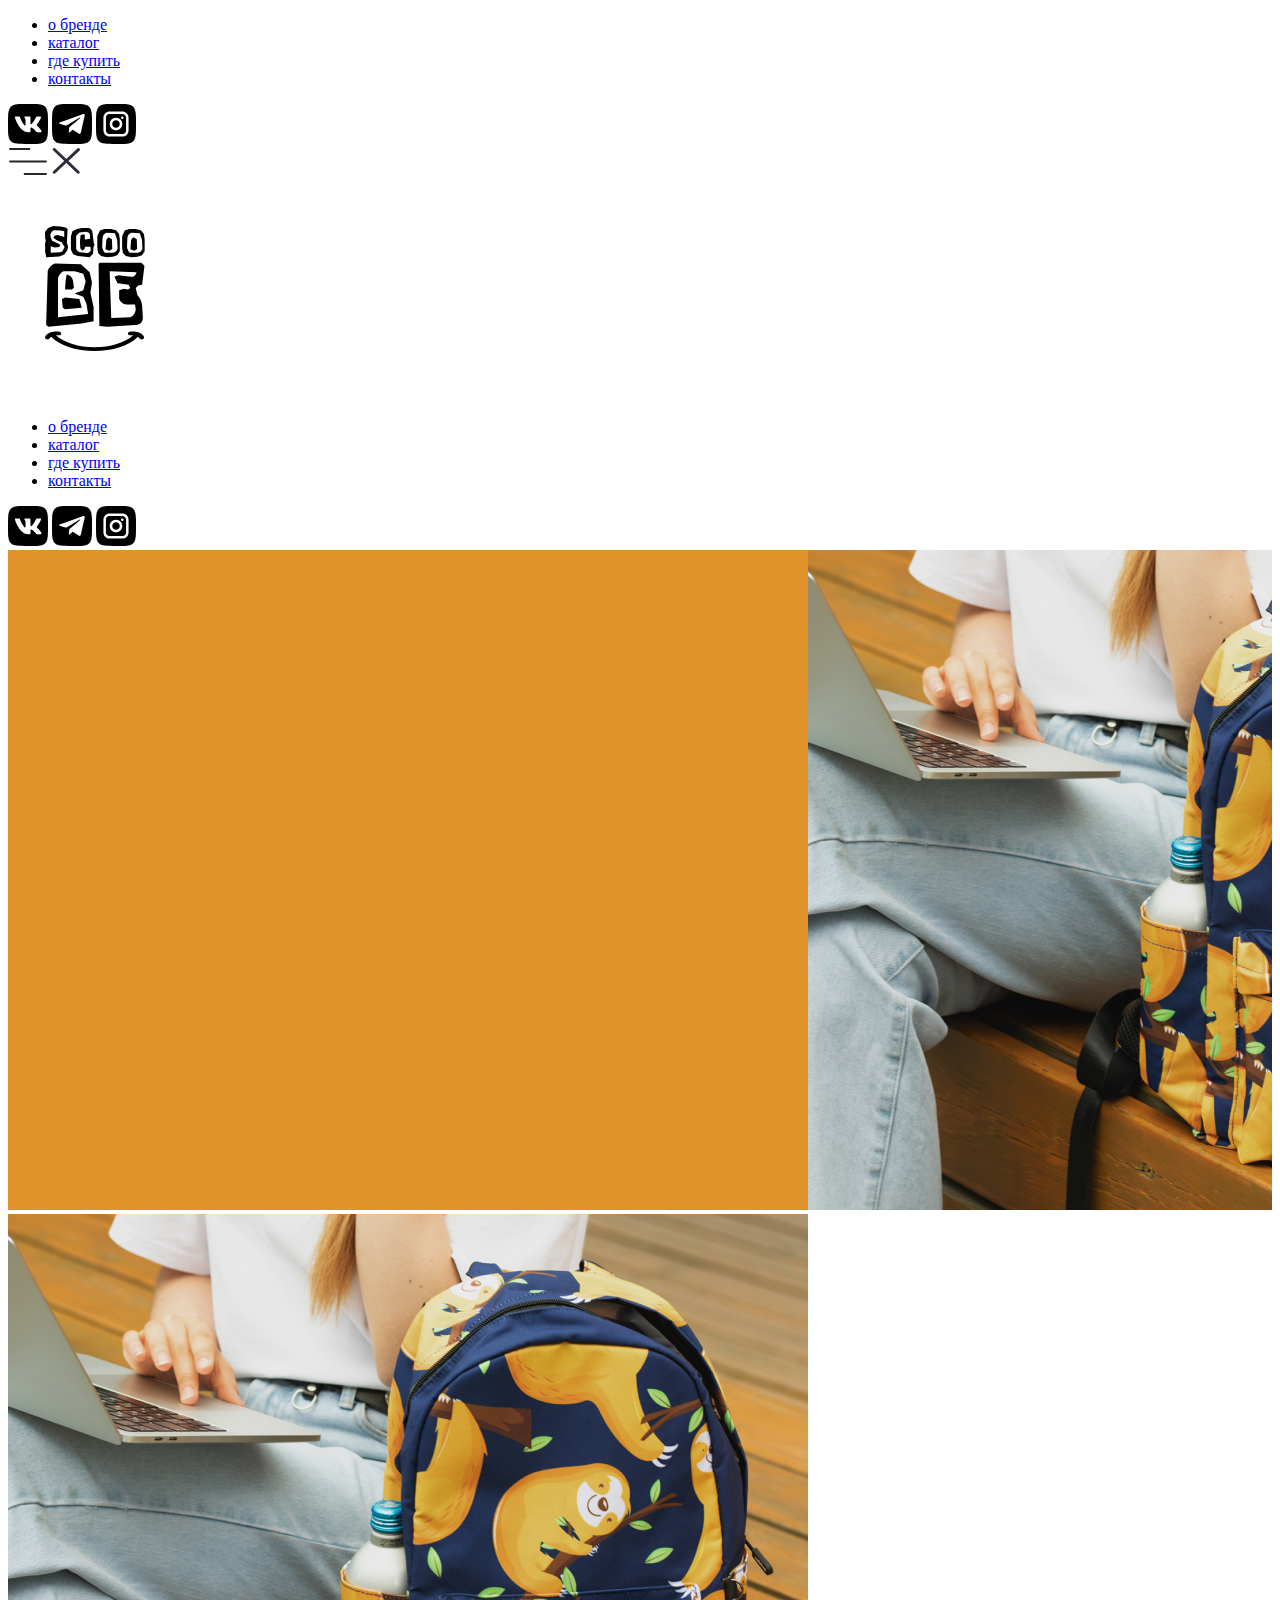
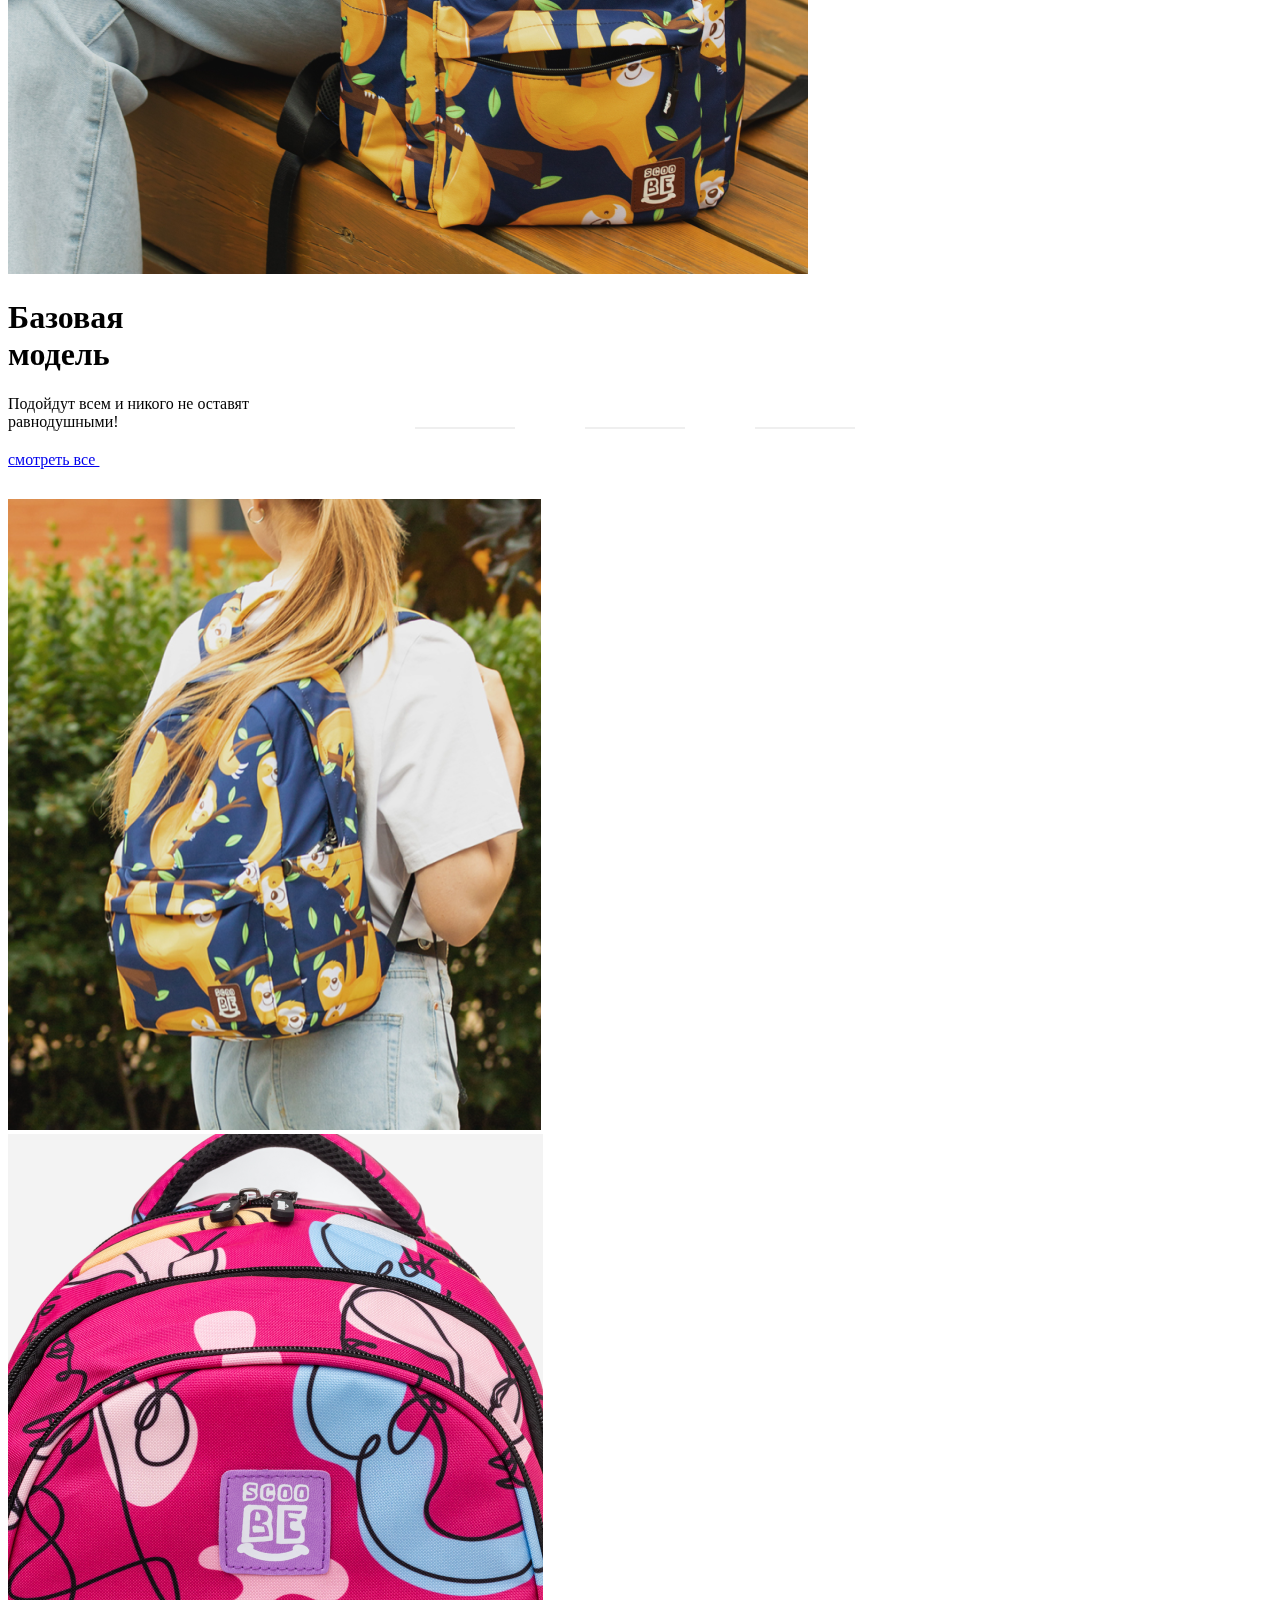
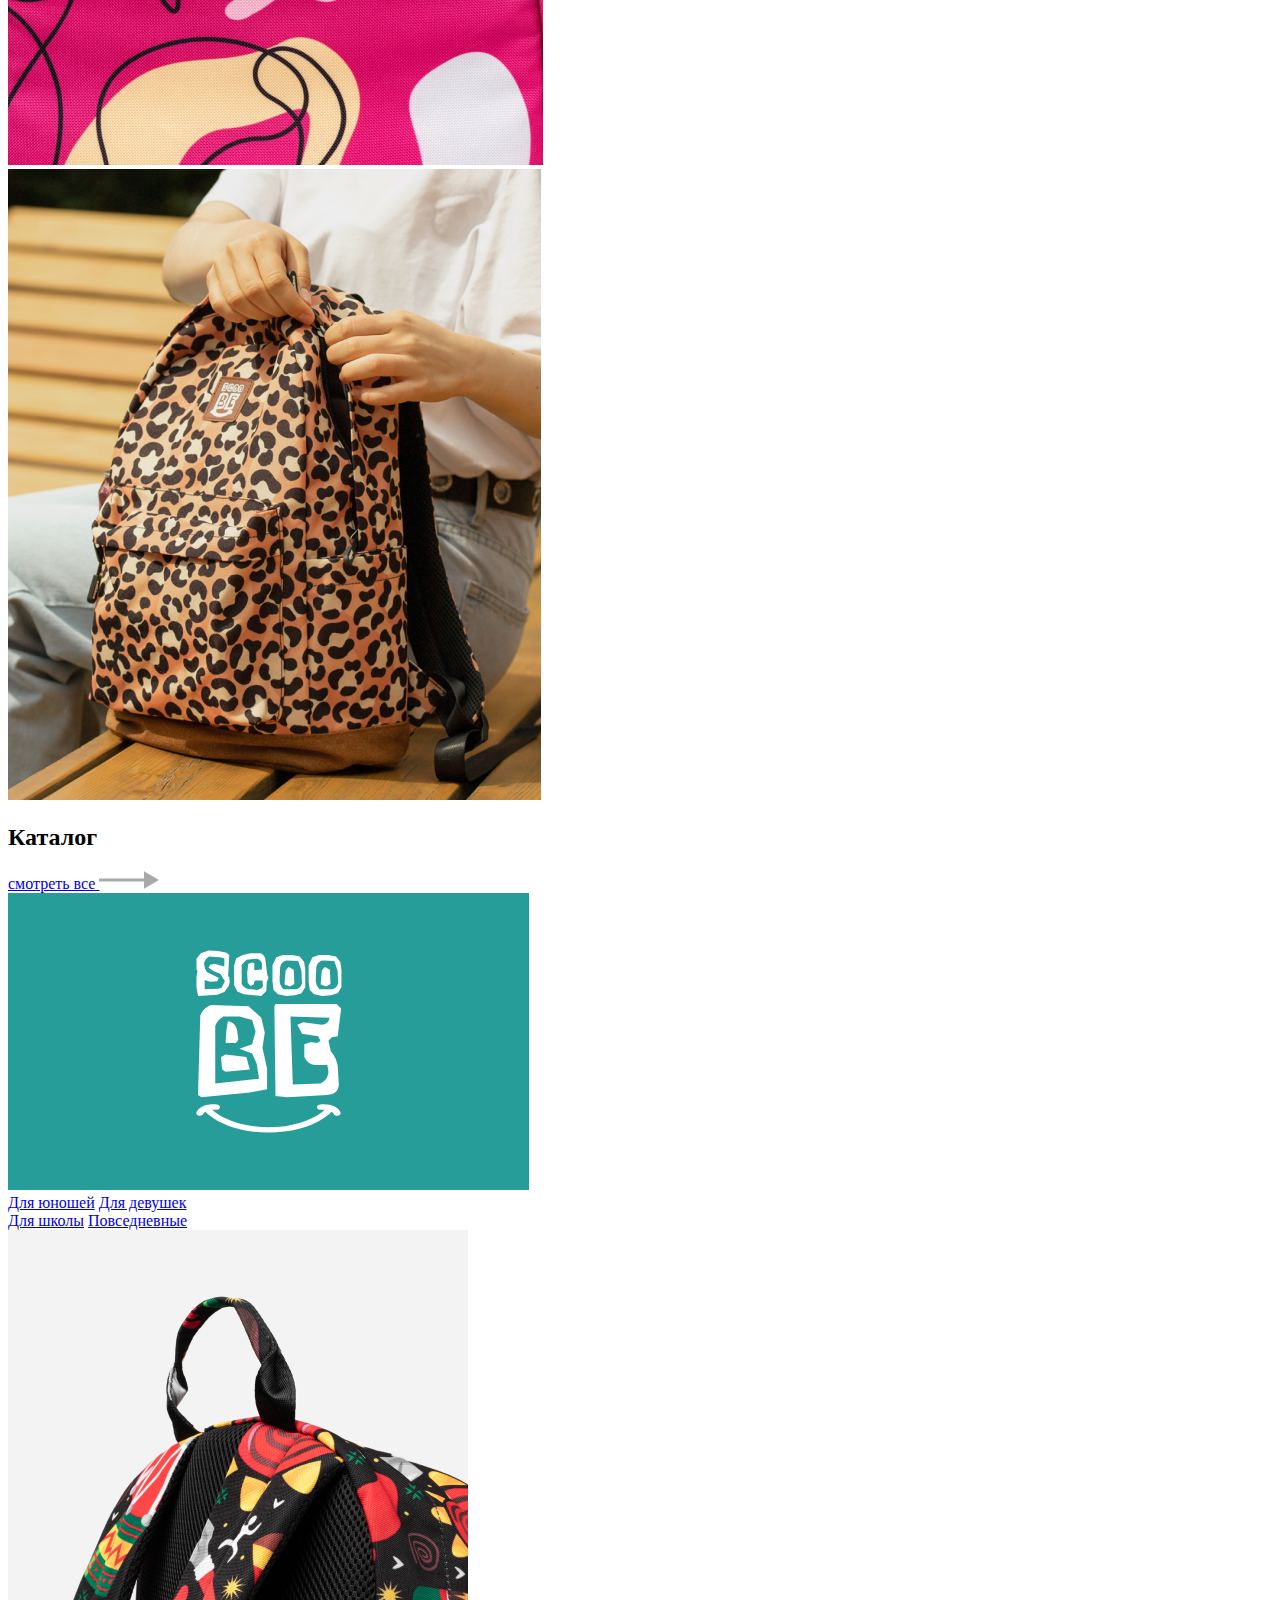
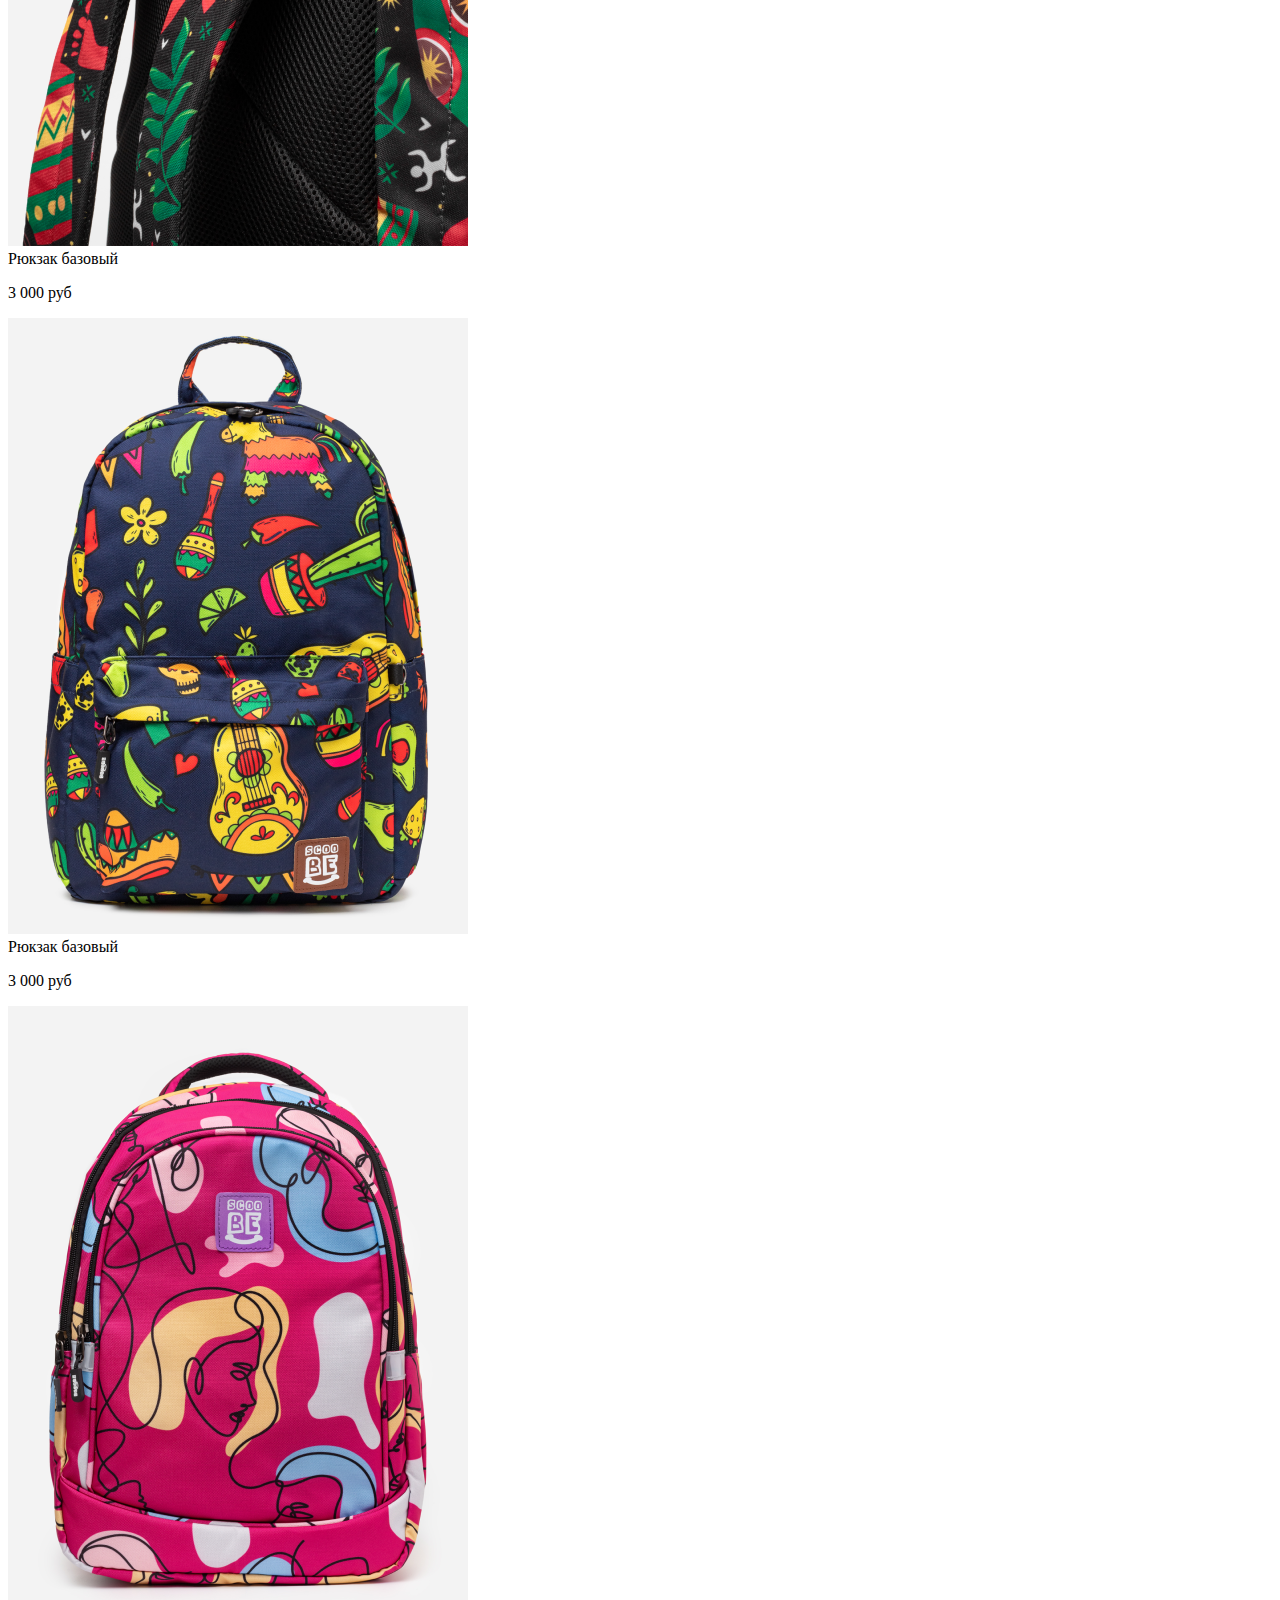
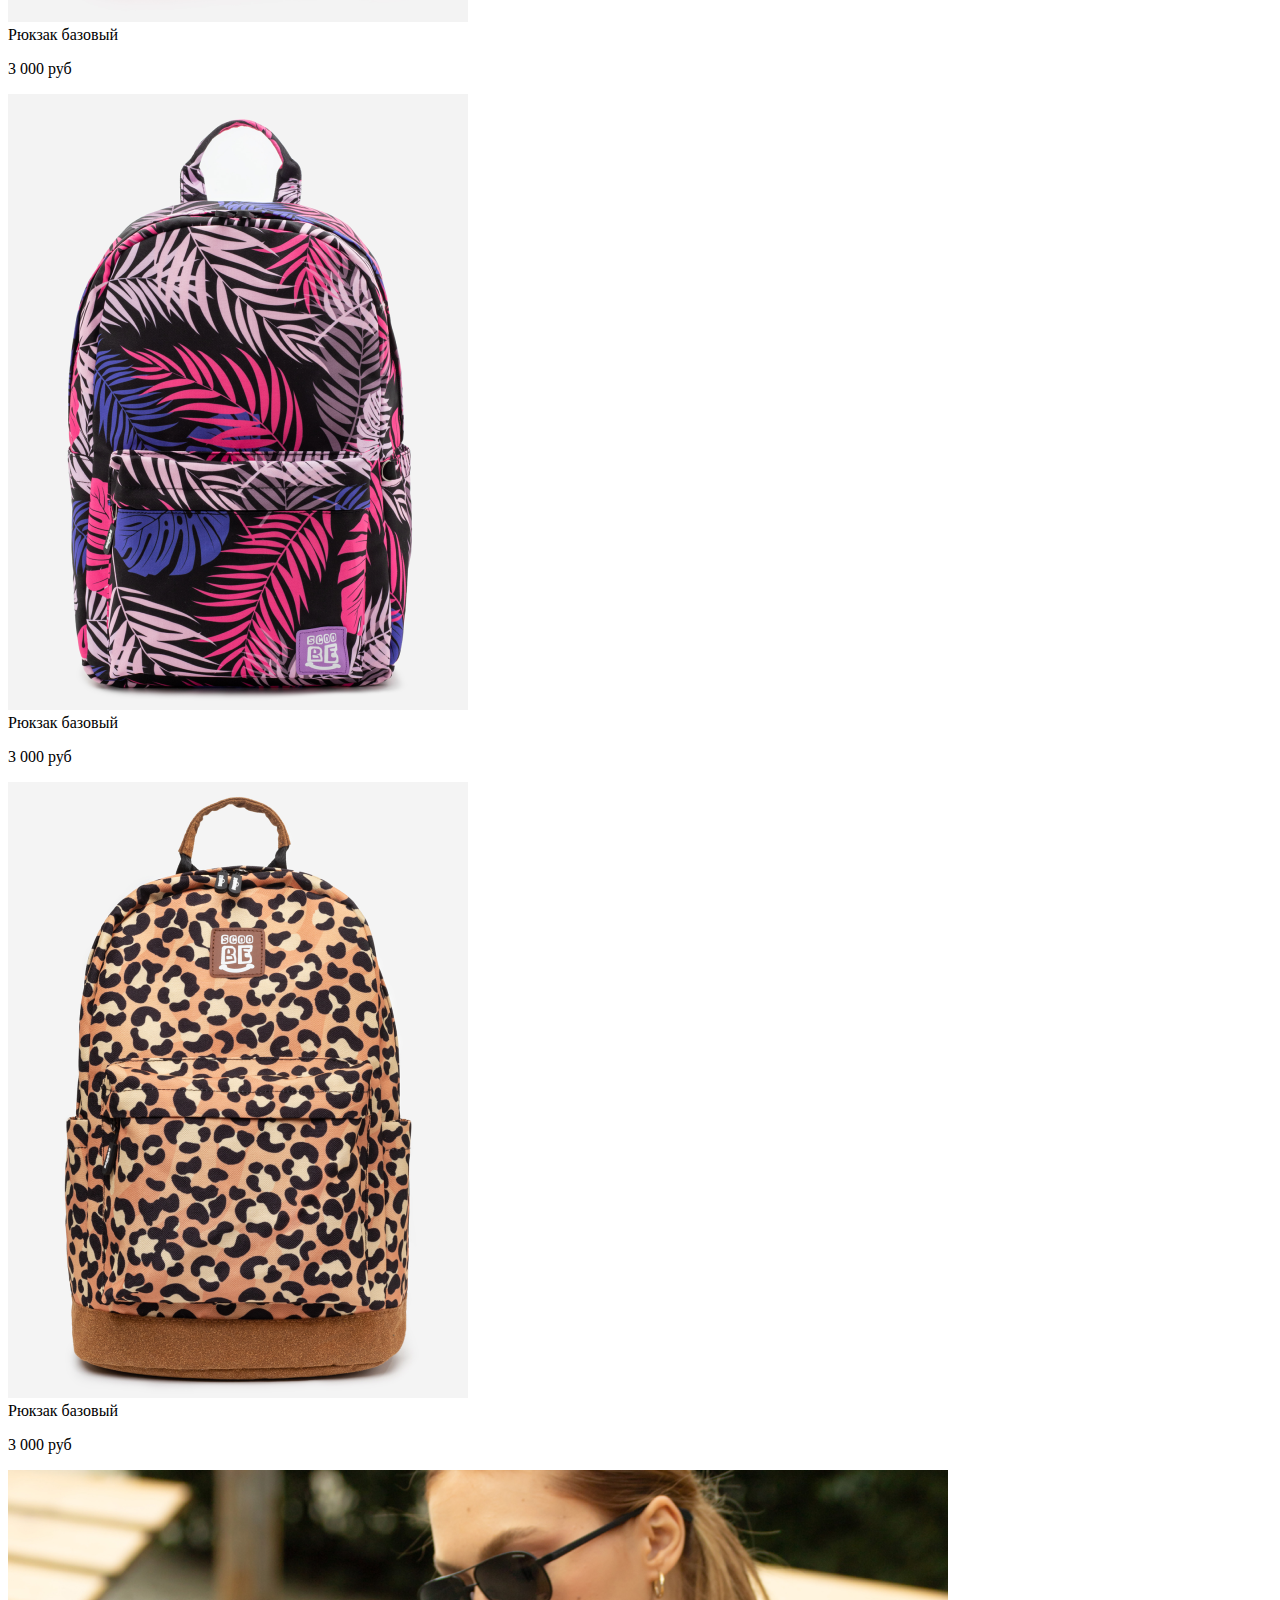
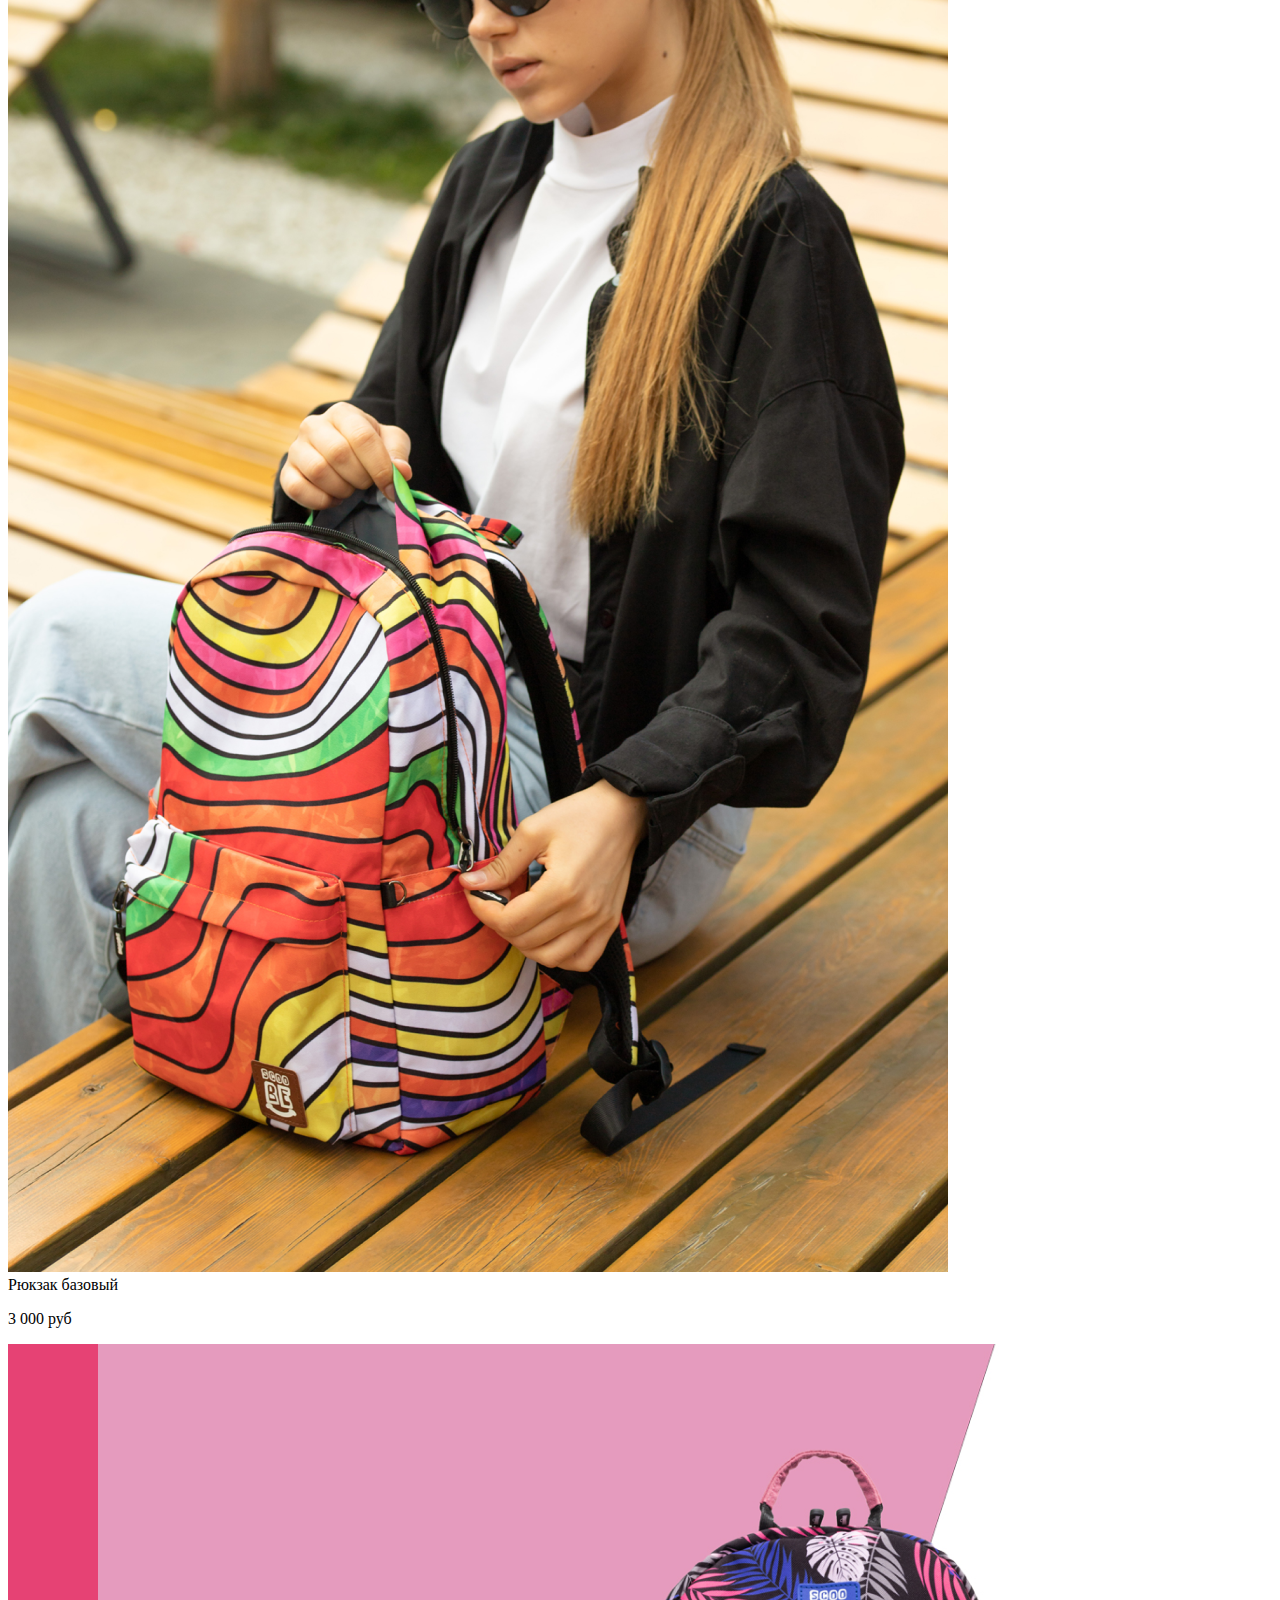
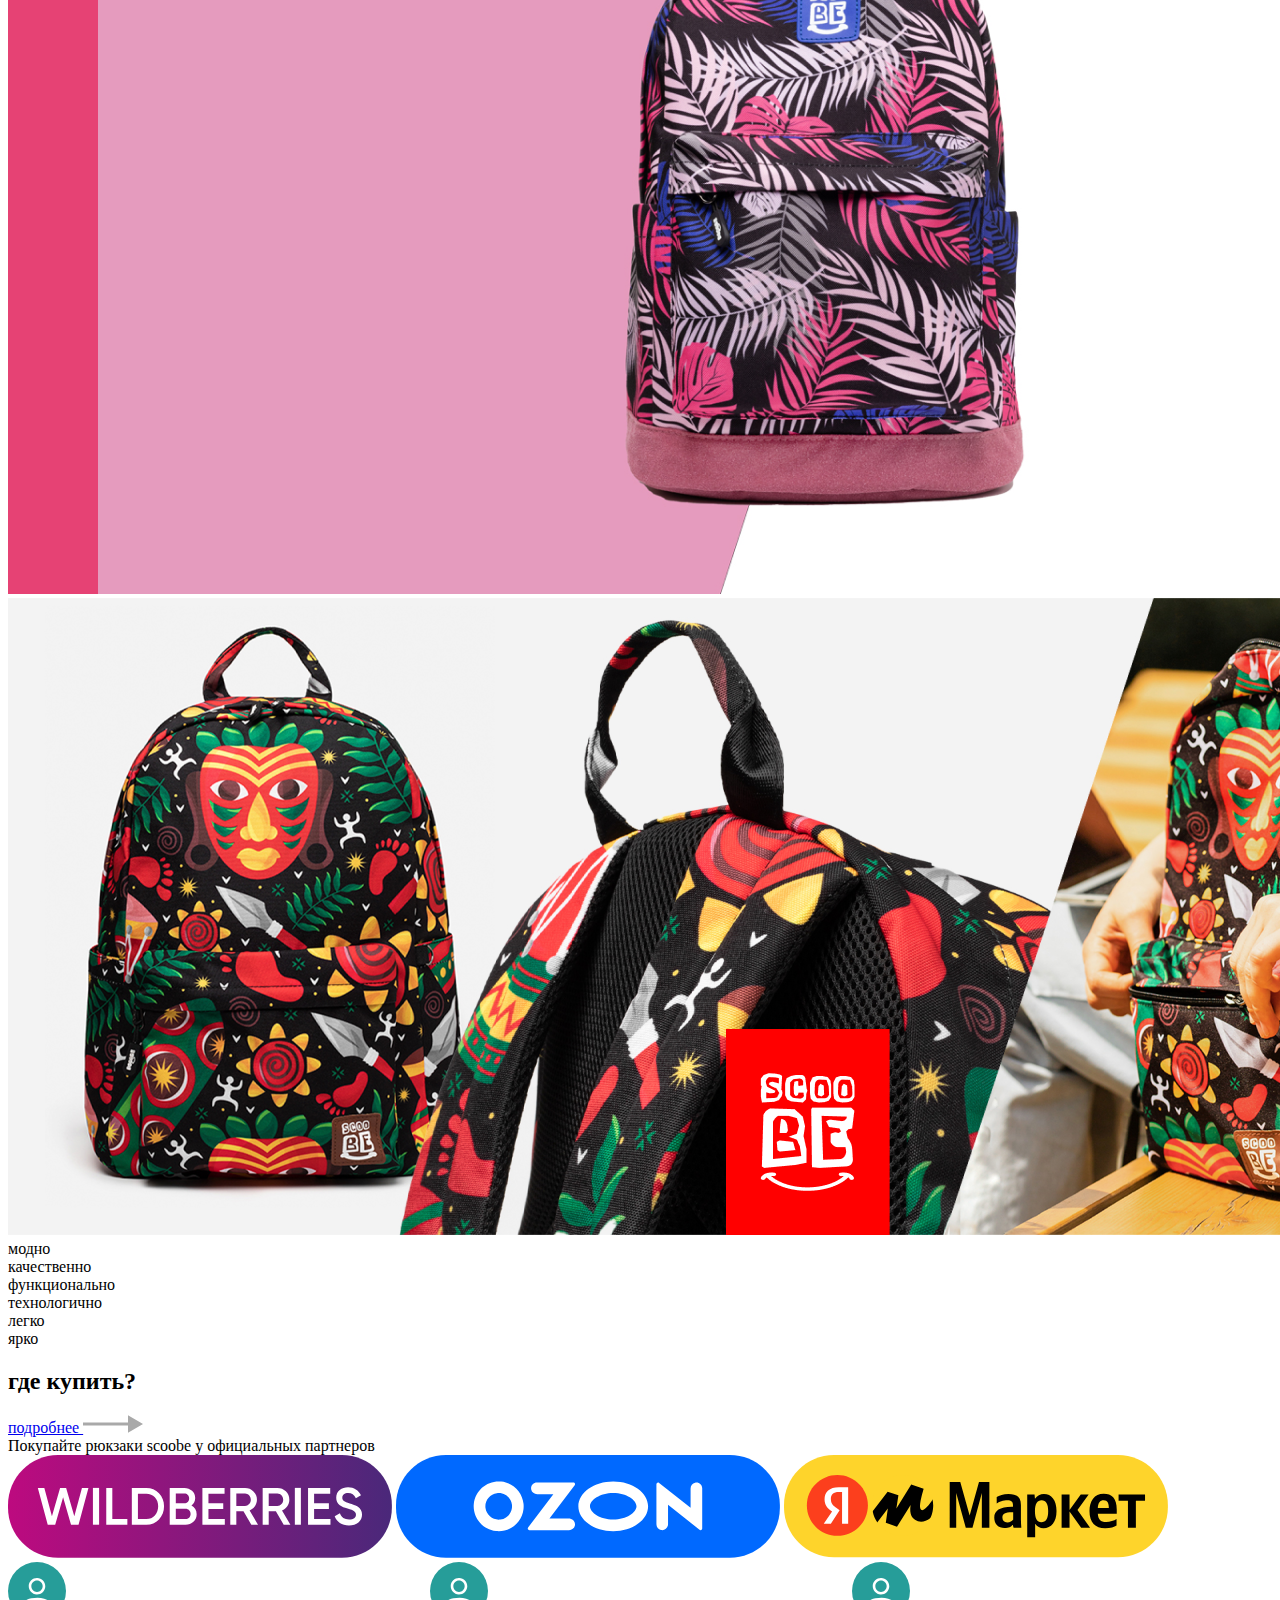
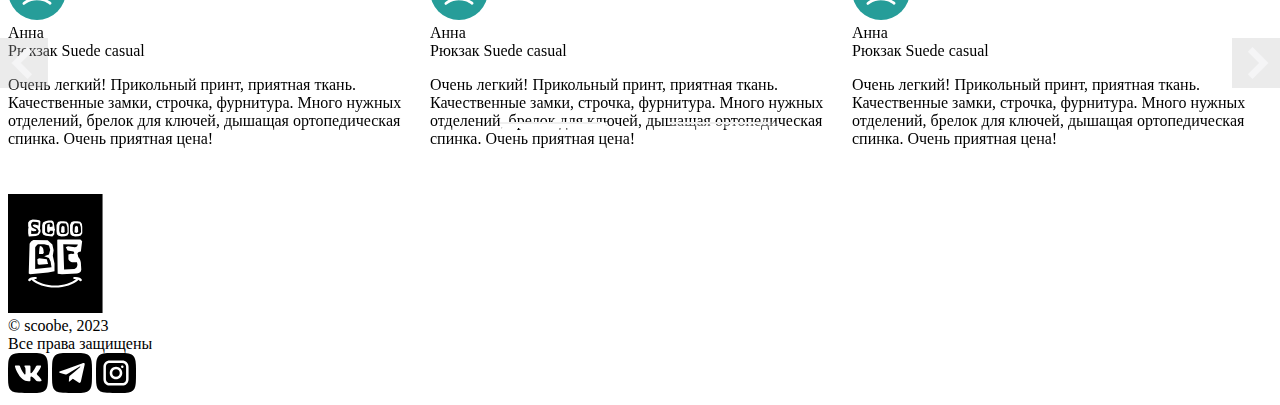
==== commit 862d23d1: "Update index.html" ====
--- a/index.html
+++ b/index.html
@@ -51,13 +51,12 @@
 
     <div class="burger">
       <i>
-        <svg width="35" height="20" viewBox="0 0 25 10" fill="none" xmlns="http://www.w3.org/2000/svg">
-        <path d="M1 8.40869L23.0937 8.40869" stroke="#2E2E3A" stroke-width="2" stroke-linecap="round"/>
-        <path d="M1.01172 1L23.0082 1" stroke="#2E2E3A" stroke-width="2" stroke-linecap="round"/>
+        <svg width="40" height="27" viewBox="0 0 18 13" fill="none" xmlns="http://www.w3.org/2000/svg">
+          <path d="M0 0V1H8.30769H10V0H0ZM0 6V7H18V6H8.30769H0ZM7 12V13H18V12H7Z" fill="#282522"></path>
         </svg>
       </i>
       <i>
-        <svg width="27" height="24" viewBox="0 0 19 18" fill="none" xmlns="http://www.w3.org/2000/svg">
+        <svg width="30" height="27" viewBox="0 0 19 18" fill="none" xmlns="http://www.w3.org/2000/svg">
         <path d="M1 16.1826L17.1246 1.07872" stroke="#2E2E3A" stroke-width="2" stroke-linecap="round"/>
         <path d="M1.05078 1L16.9672 16.1827" stroke="#2E2E3A" stroke-width="2" stroke-linecap="round"/>
         </svg>
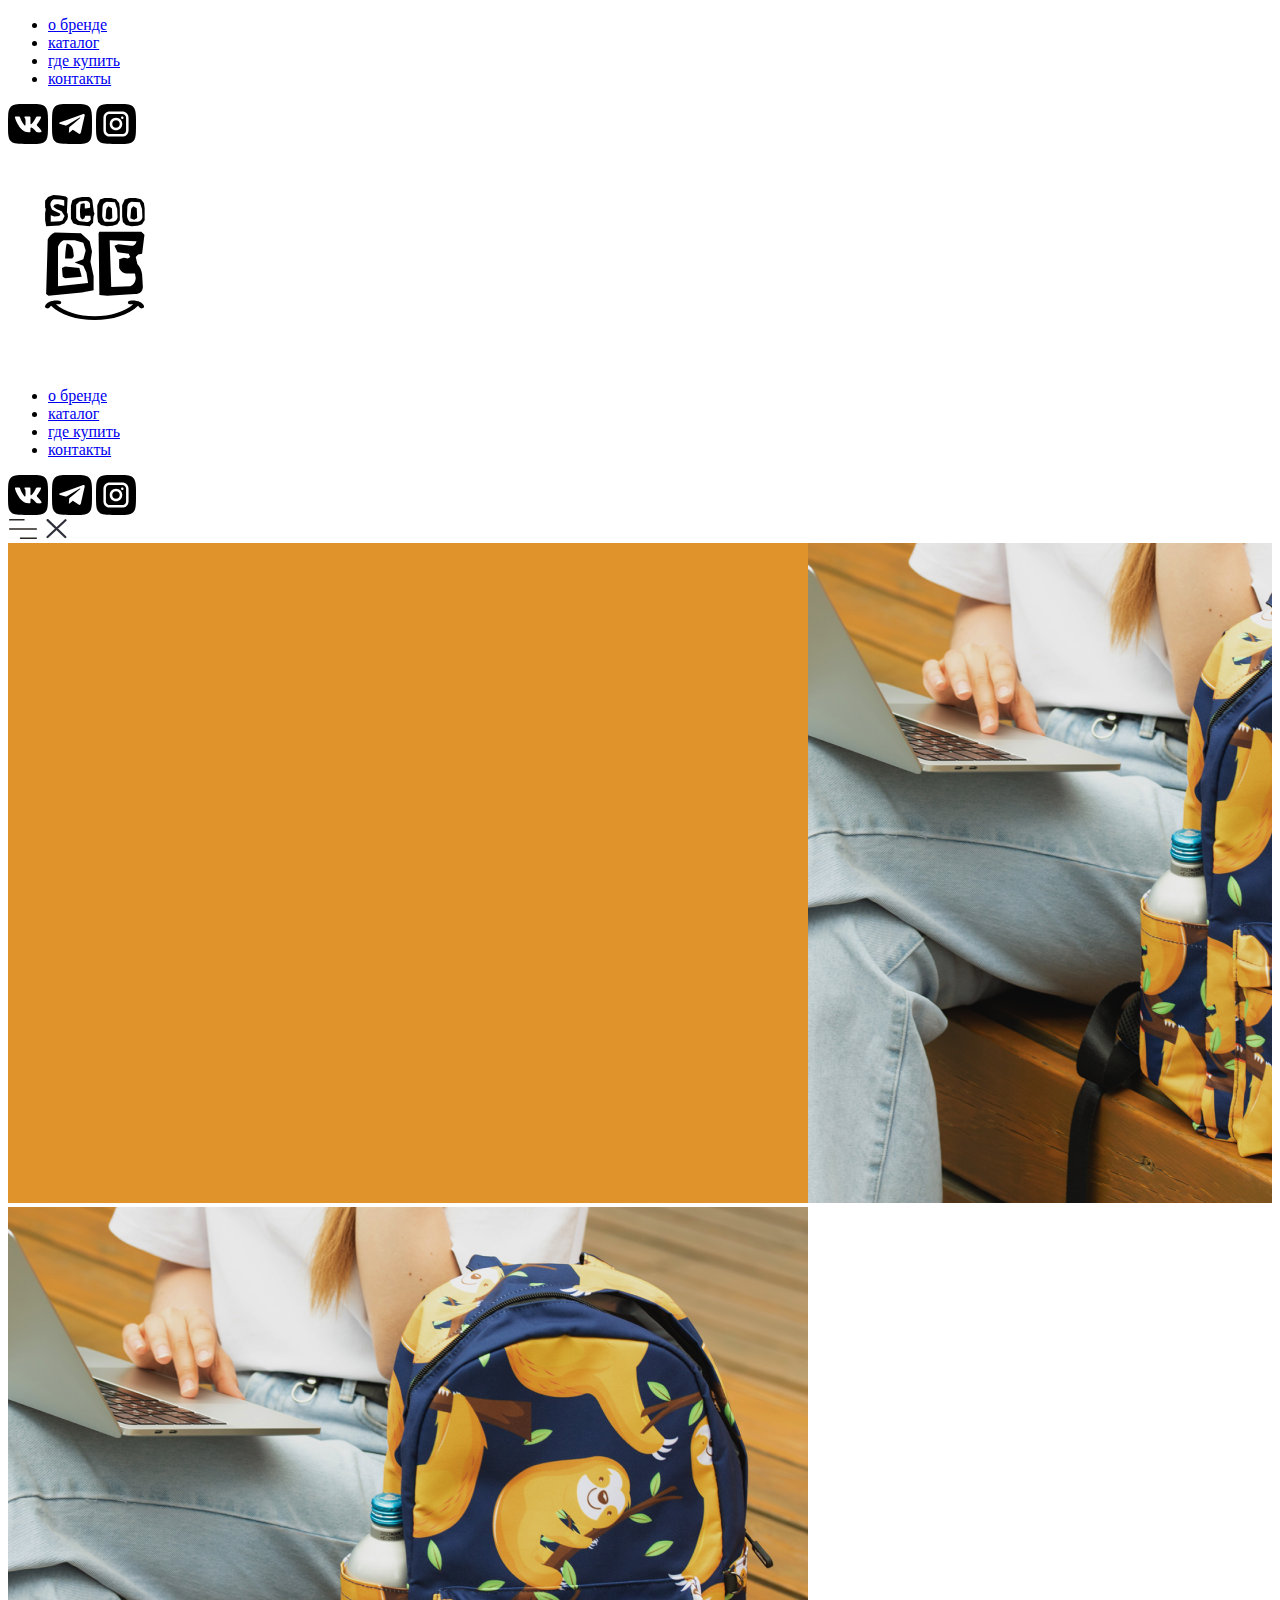
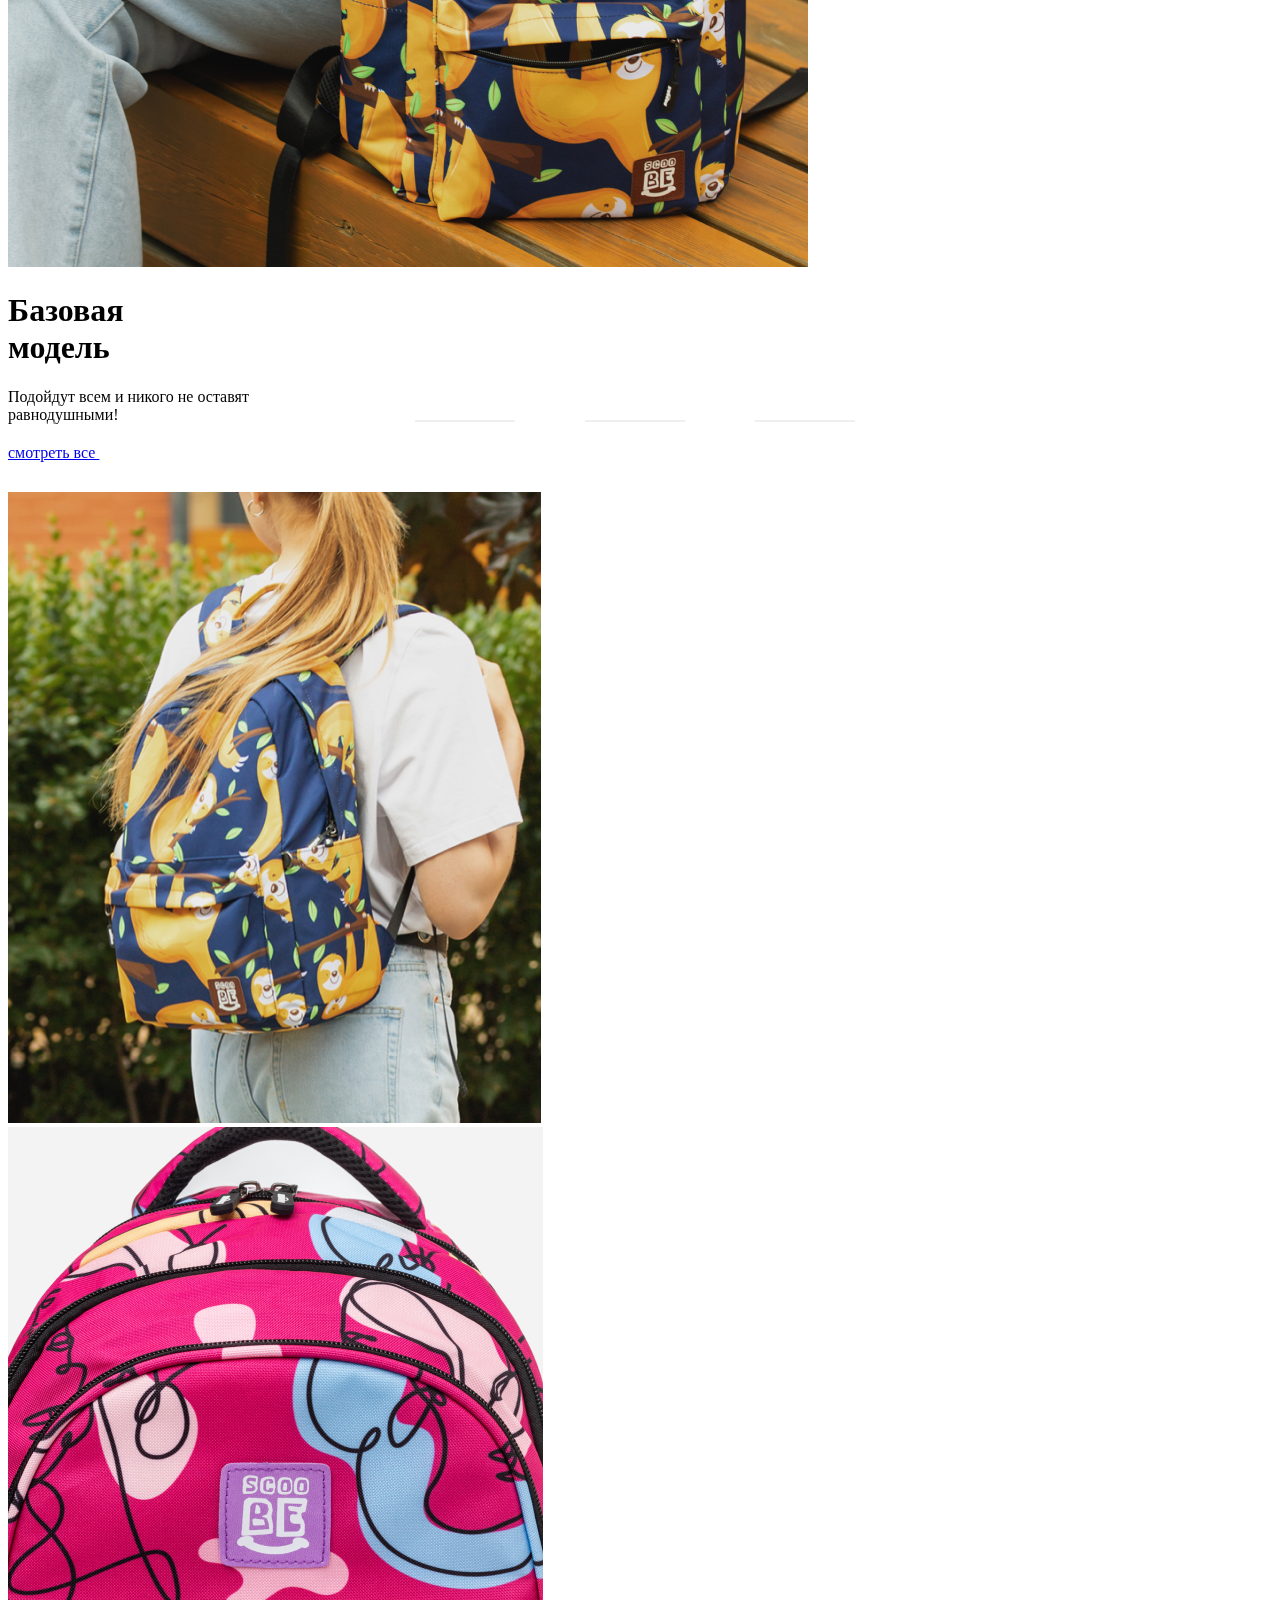
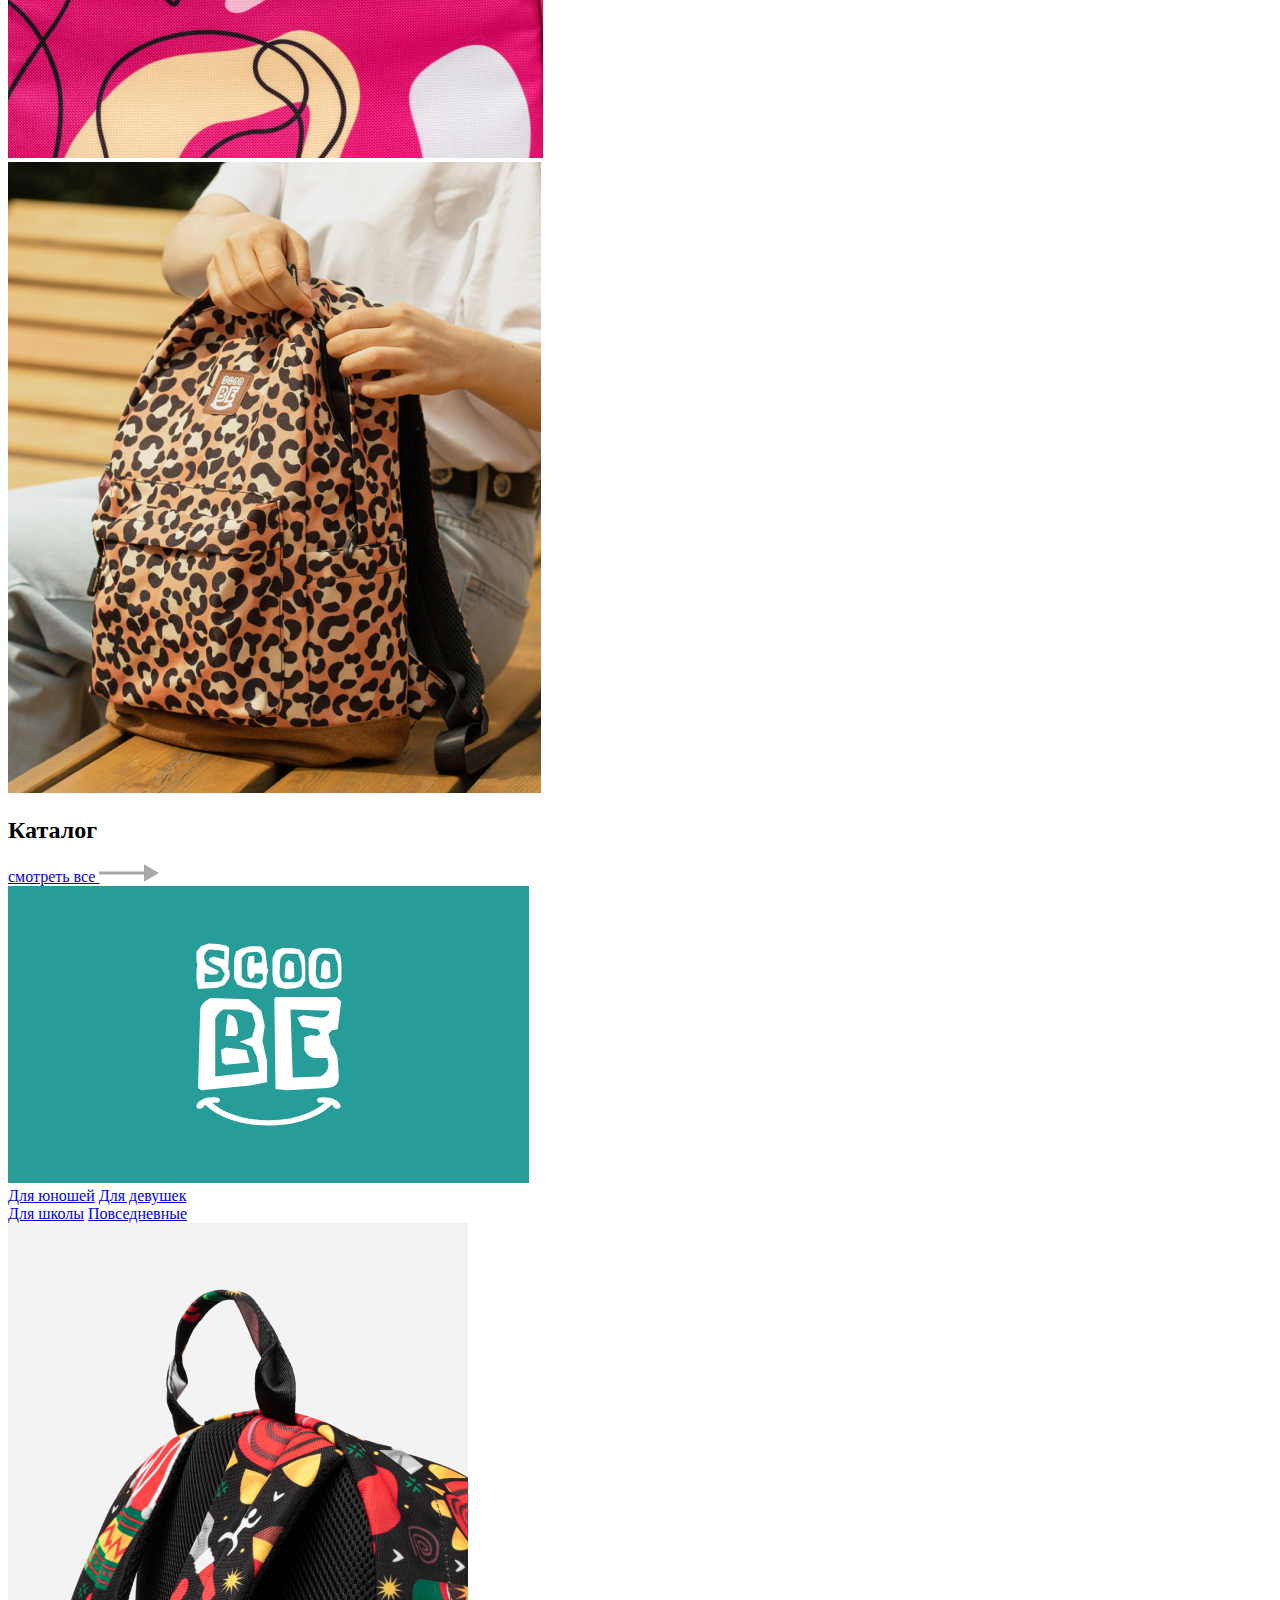
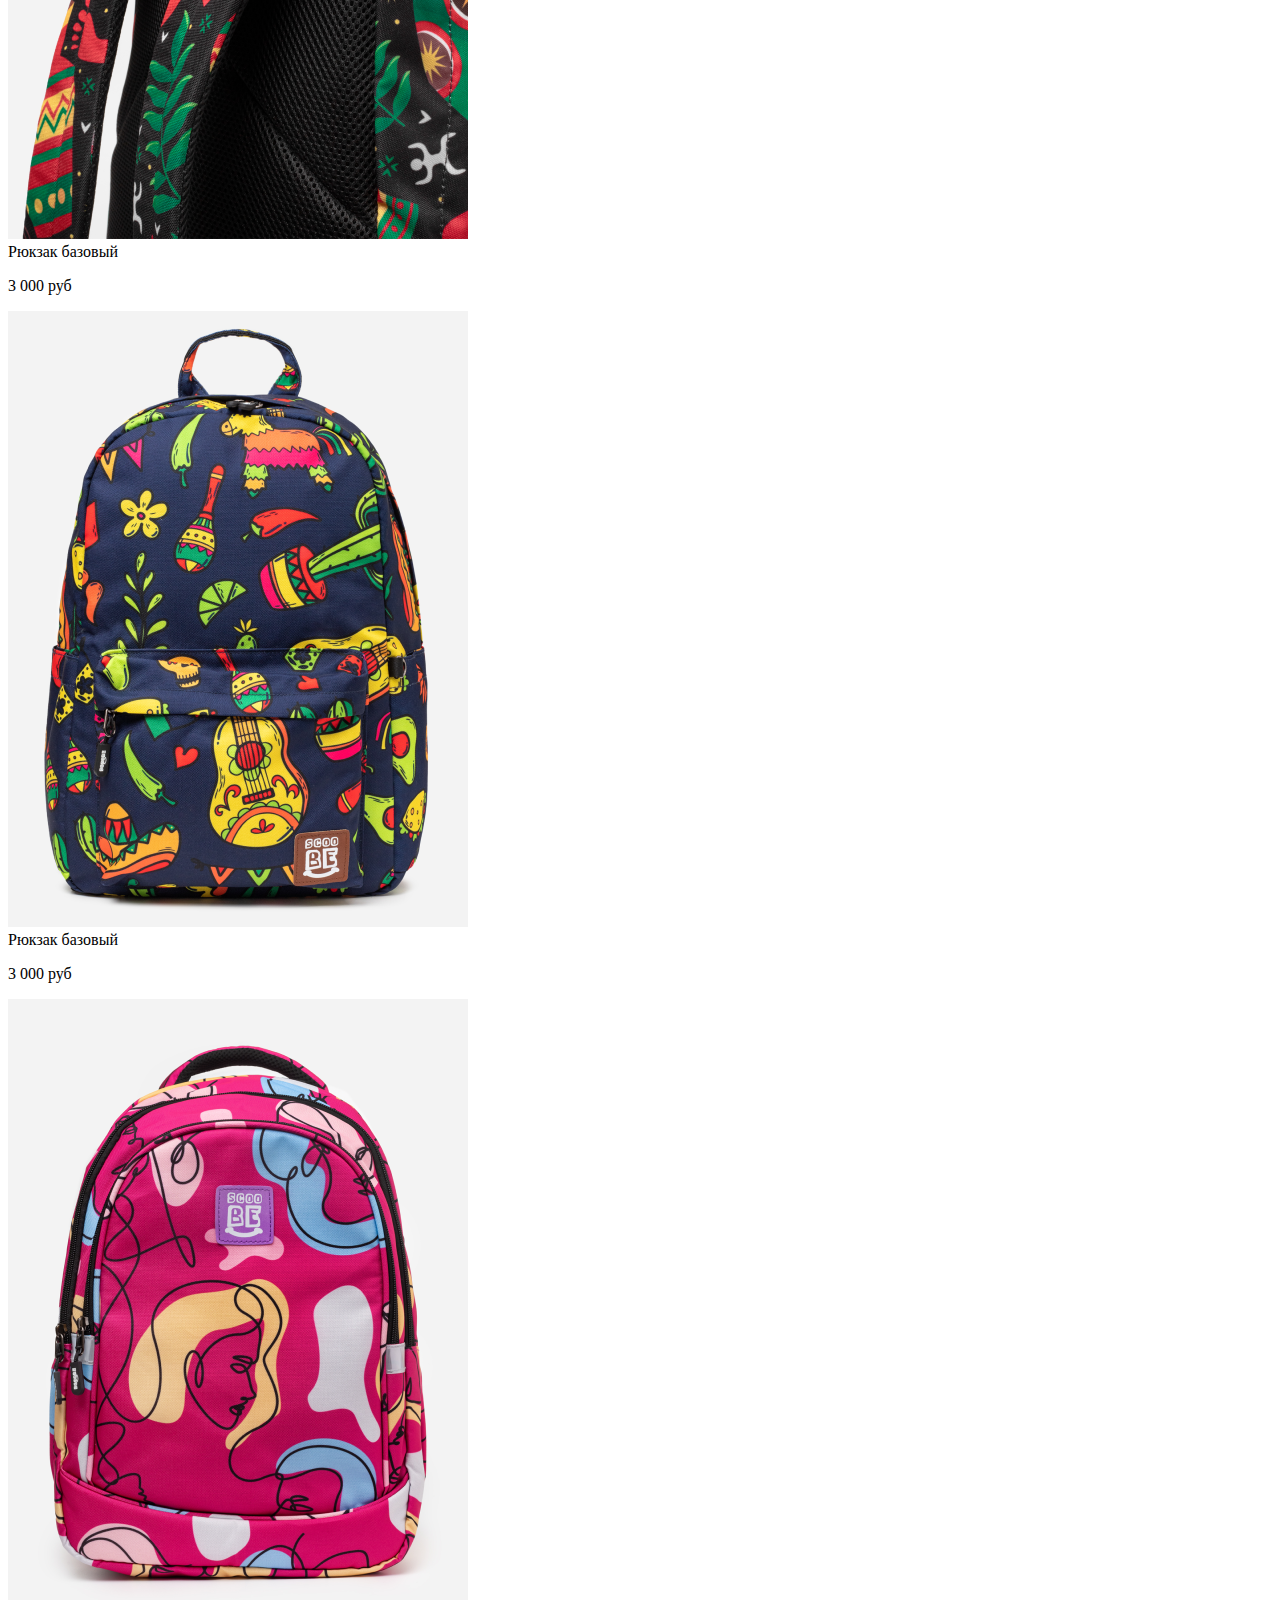
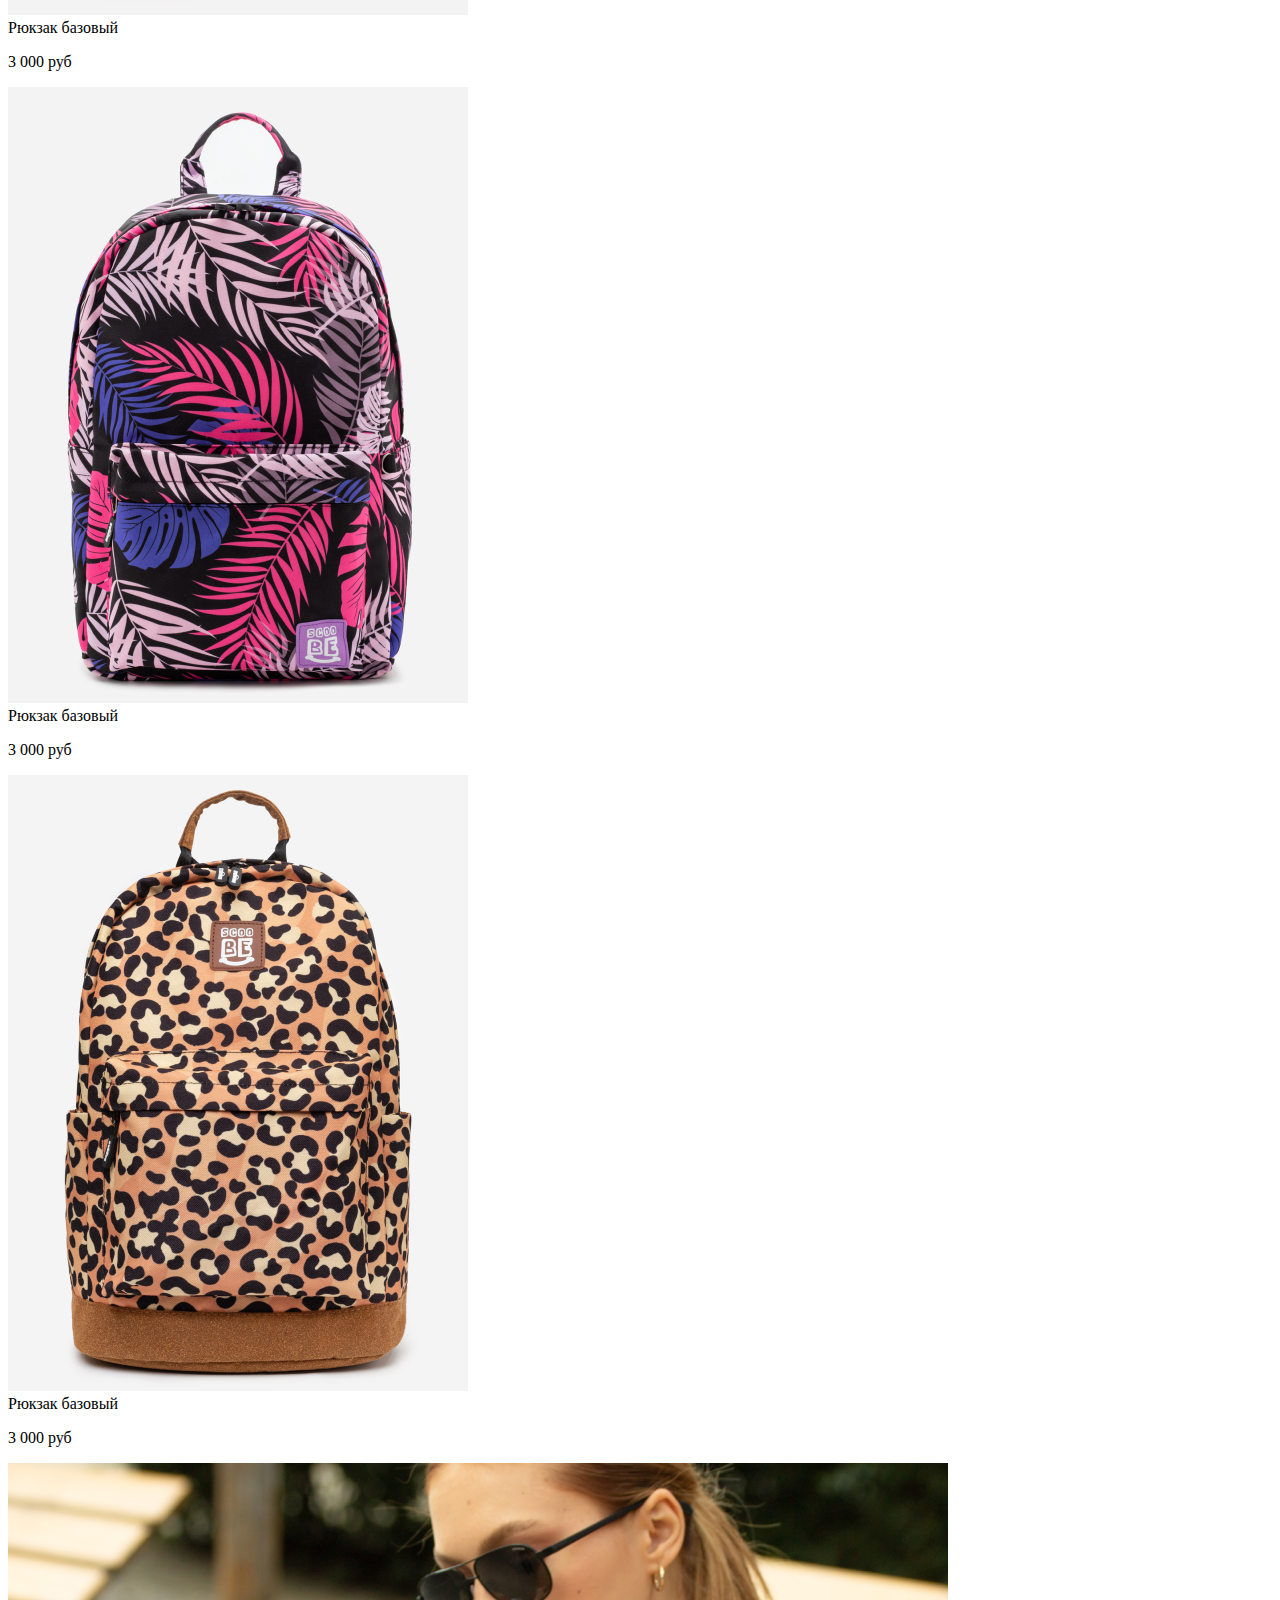
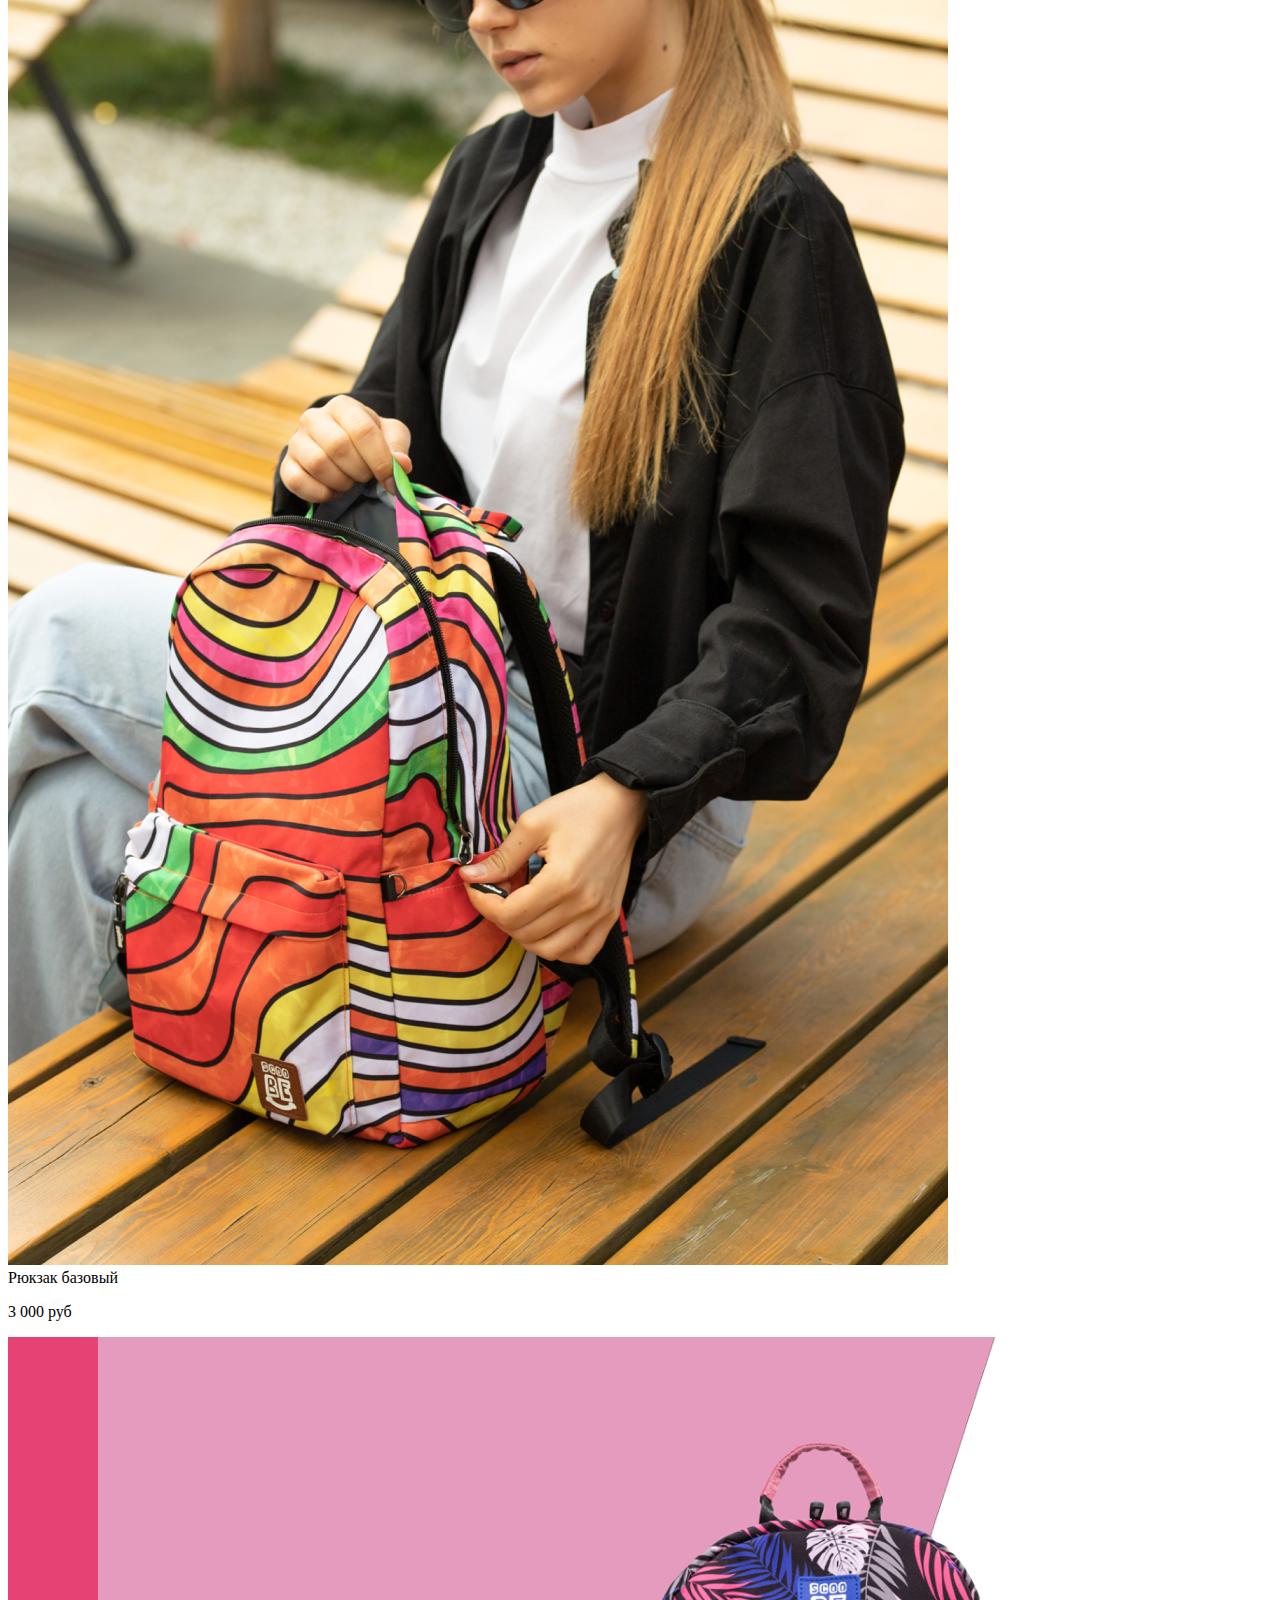
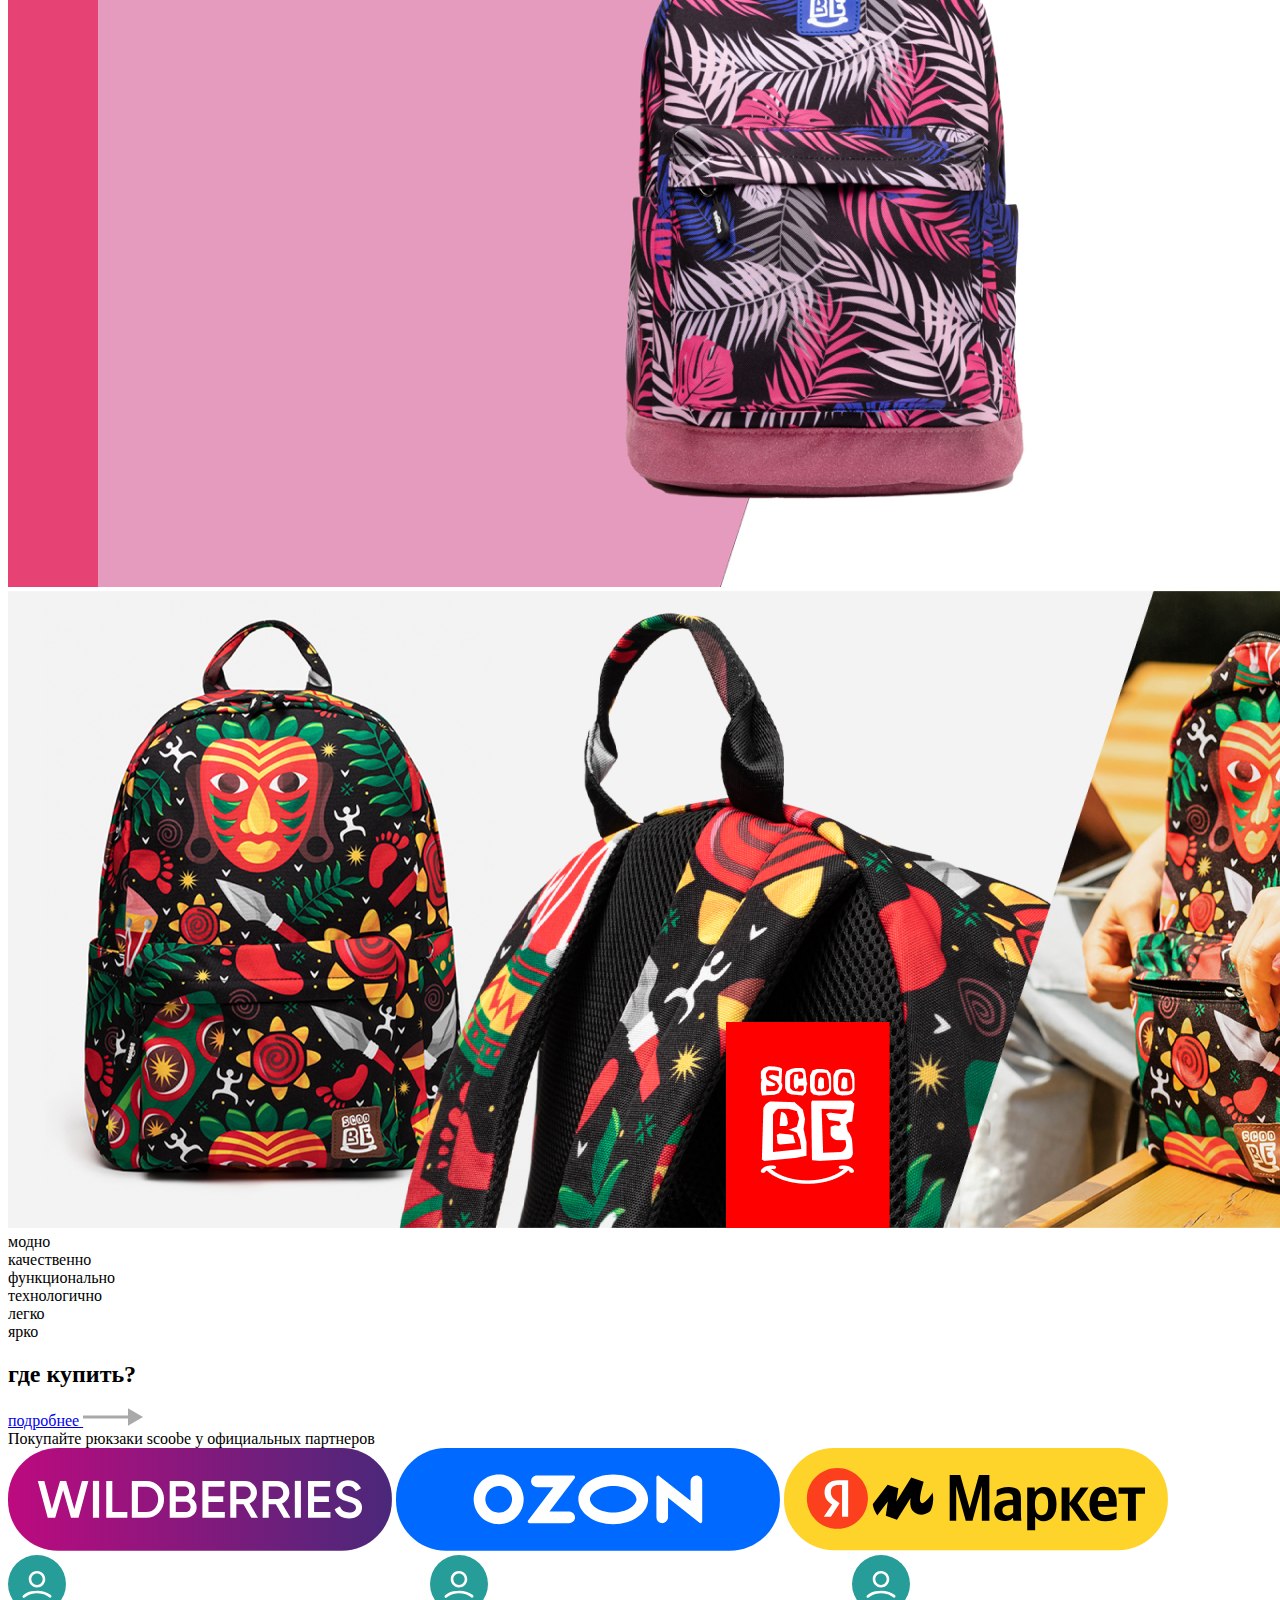
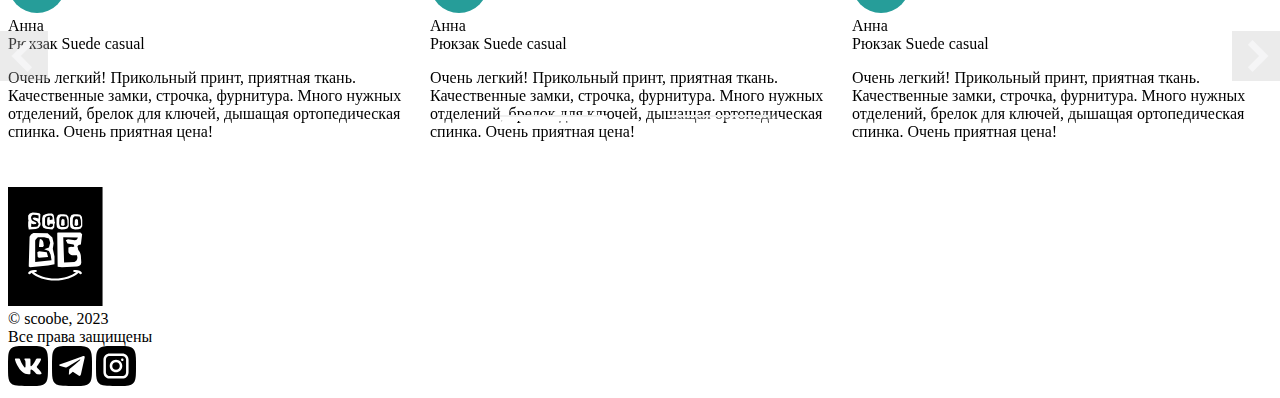
==== commit 28ea282d: "Update index.html" ====
--- a/index.html
+++ b/index.html
@@ -37,7 +37,7 @@
               <li><a href="#">контакты</a></li>
             </ul>
 
-            <div class="social__top social__bottom">
+            <div class="social__top social__burger">
               <a href="#"><img src="img/vk.svg" alt=""></a>
               <a href="#"><img src="img/tg.svg" alt=""></a>
               <a href="#"><img src="img/inst.svg" alt=""></a>
@@ -49,19 +49,7 @@
       </div>  
     </nav>
 
-    <div class="burger">
-      <i>
-        <svg width="40" height="27" viewBox="0 0 18 13" fill="none" xmlns="http://www.w3.org/2000/svg">
-          <path d="M0 0V1H8.30769H10V0H0ZM0 6V7H18V6H8.30769H0ZM7 12V13H18V12H7Z" fill="#282522"></path>
-        </svg>
-      </i>
-      <i>
-        <svg width="30" height="27" viewBox="0 0 19 18" fill="none" xmlns="http://www.w3.org/2000/svg">
-        <path d="M1 16.1826L17.1246 1.07872" stroke="#2E2E3A" stroke-width="2" stroke-linecap="round"/>
-        <path d="M1.05078 1L16.9672 16.1827" stroke="#2E2E3A" stroke-width="2" stroke-linecap="round"/>
-        </svg>
-      </i> 
-    </div>
+    
 
 
     <header>
@@ -84,6 +72,20 @@
                 <a href="#"><img src="img/tg.svg" alt=""></a>
                 <a href="#"><img src="img/inst.svg" alt=""></a>
               </div>
+
+              <div class="burger">
+                <i>
+                  <svg width="30" height="20" viewBox="0 0 18 13" fill="none" xmlns="http://www.w3.org/2000/svg">
+                    <path d="M0 0V1H8.30769H10V0H0ZM0 6V7H18V6H8.30769H0ZM7 12V13H18V12H7Z" fill="#282522"></path>
+                  </svg>
+                </i>
+                <i>
+                  <svg width="30" height="20" viewBox="0 0 19 18" fill="none" xmlns="http://www.w3.org/2000/svg">
+                  <path d="M1 16.1826L17.1246 1.07872" stroke="#2E2E3A" stroke-width="2" stroke-linecap="round"/>
+                  <path d="M1.05078 1L16.9672 16.1827" stroke="#2E2E3A" stroke-width="2" stroke-linecap="round"/>
+                  </svg>
+                </i> 
+              </div>
           </div> 
 
 
@@ -91,7 +93,7 @@
     </header>
 
     <div class="section slide_main">
-
+      <div class="container">
         <div class="slider slider__top">
           <div>
             <div class="slider__img">
@@ -163,17 +165,17 @@
 
           
         </div>
-
+      </div>  
     </div>
 
     <div class="section photo">
-      
+      <div class="container">
         <div class="photo__wrap d__flex js_center">
           <div class="photo__img"><img src="img/photo.png" alt=""></div>
           <div class="photo__img2"><img src="img/photo2.png" alt=""></div>
           <div class="photo__img3"><img src="img/photo3.png" alt=""></div>
         </div>
-     
+      </div>  
     </div>
 
 
@@ -271,7 +273,9 @@
     </section>
 
     <div class="section video">
-      <div class="video_img"><img src="img/video-img.png" alt=""></div>
+      <div class="container">
+        <div class="video_img"><img src="img/video-img.png" alt=""></div>
+      </div>  
     </div>
 
     <div class="section ">
